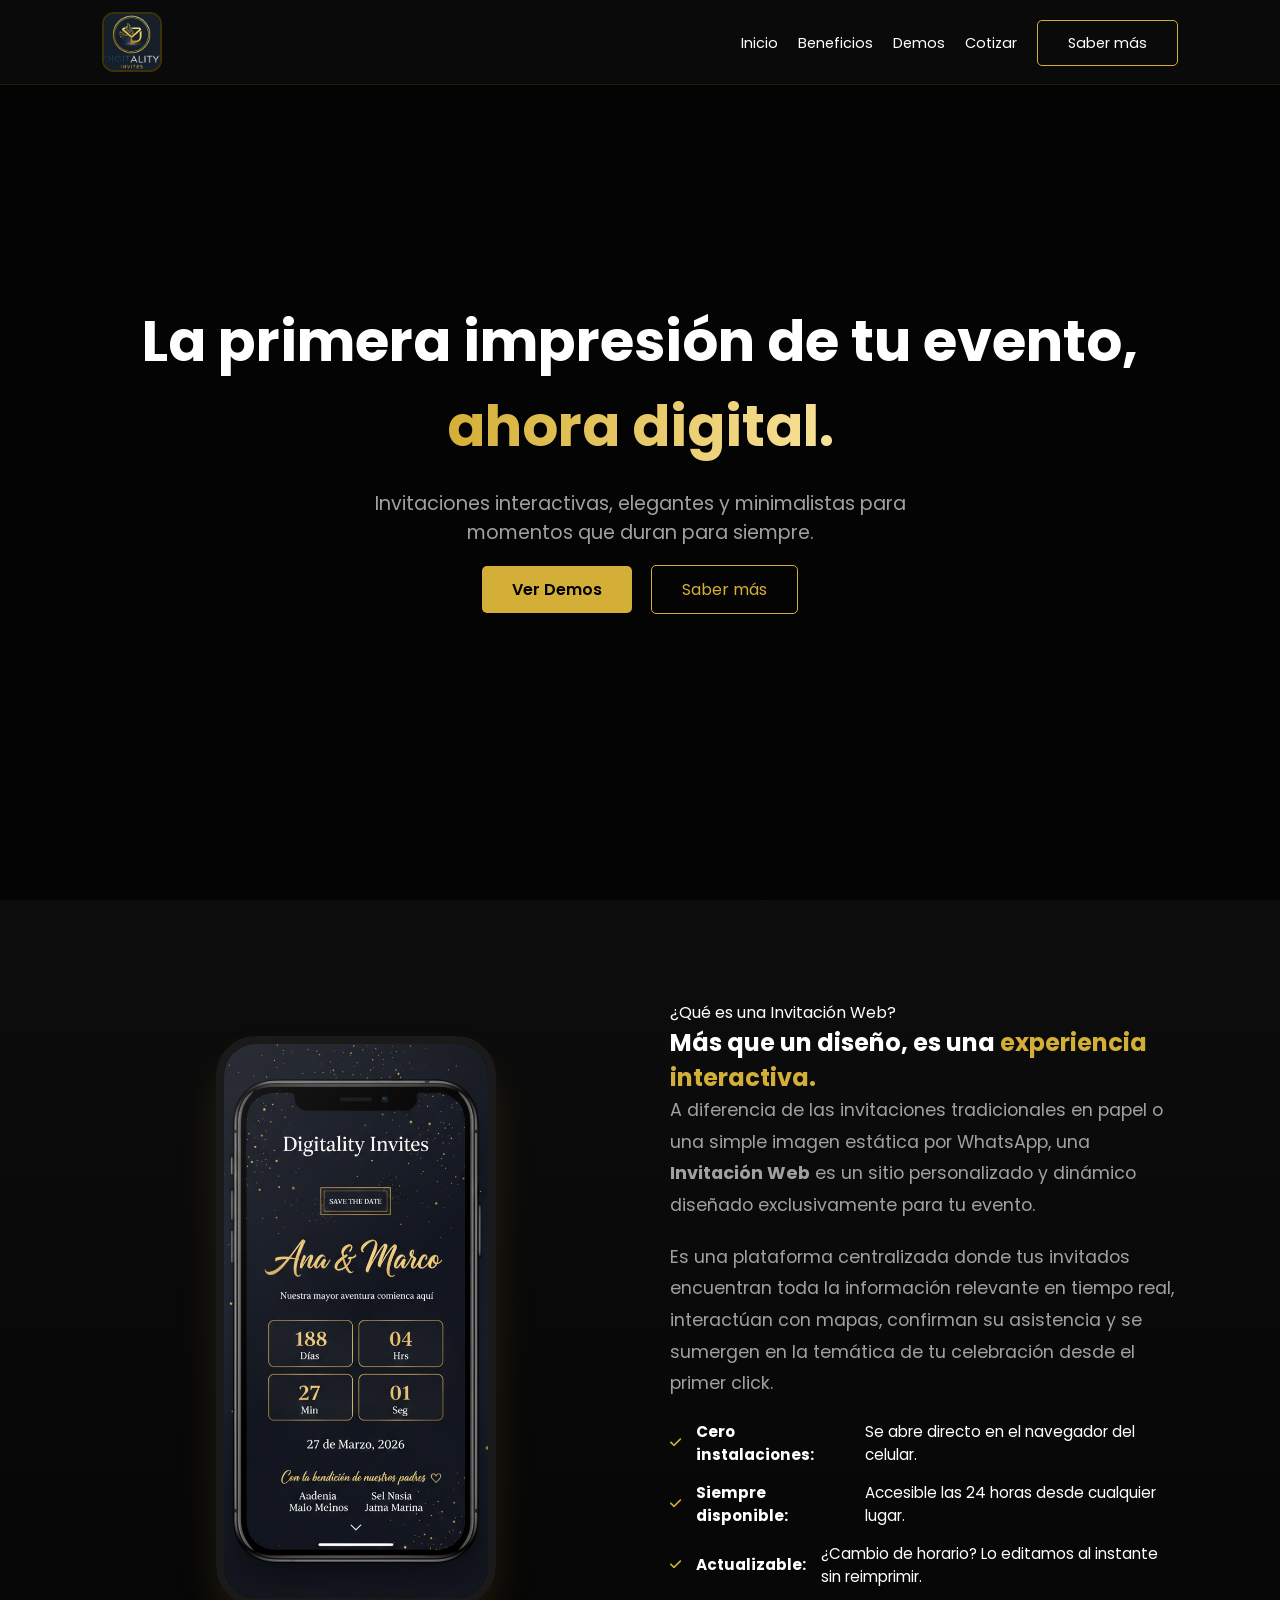
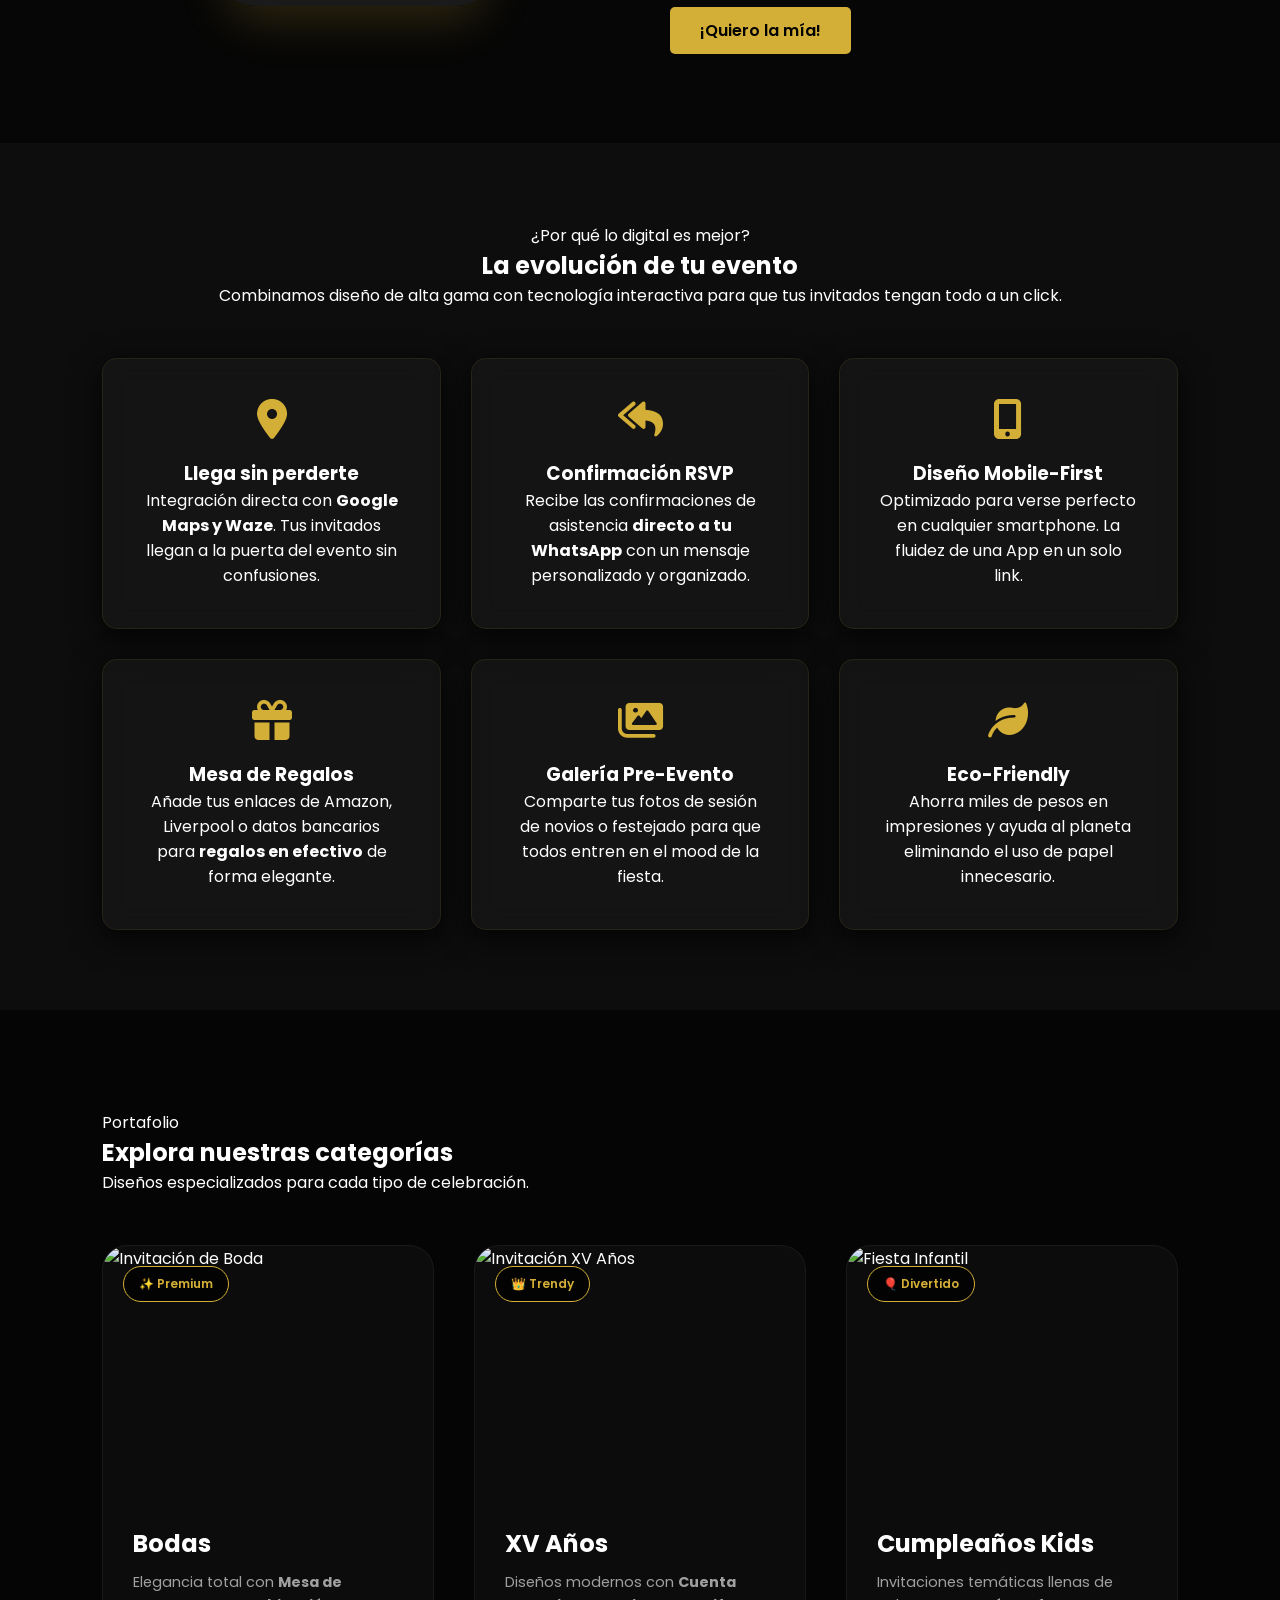
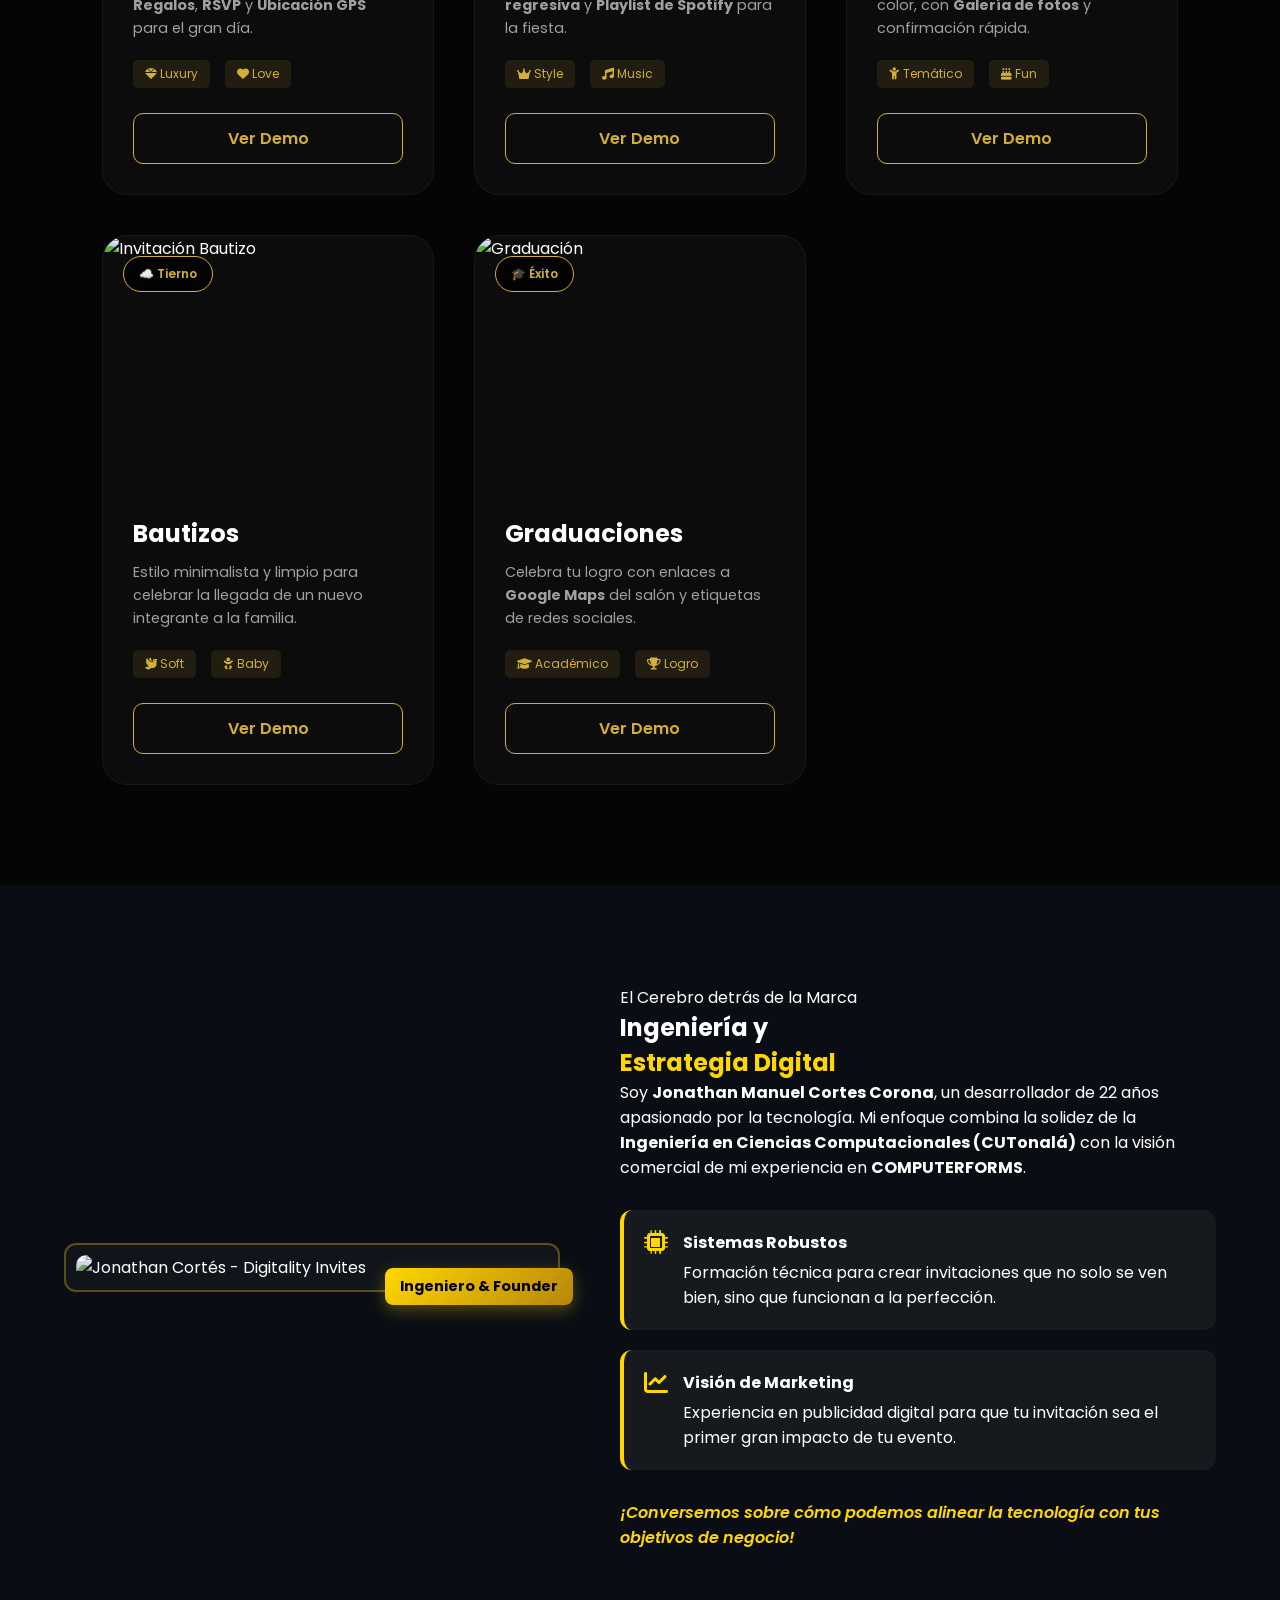
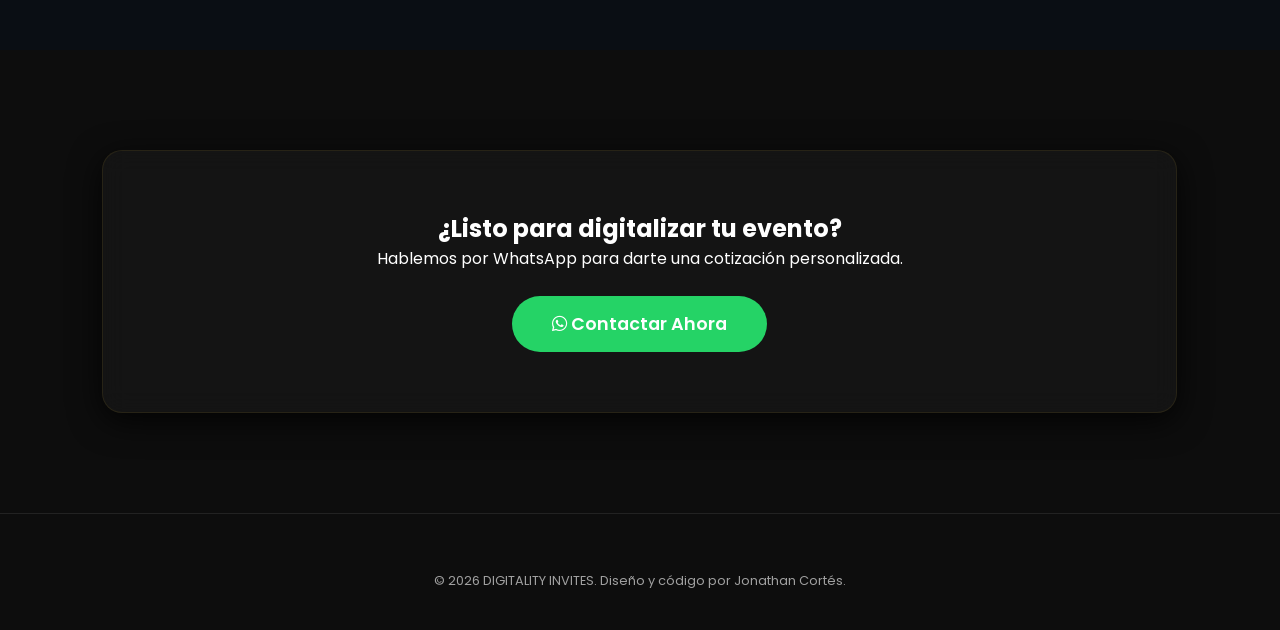
==== index.html @ 4012354a "Add files via upload" ====
<!DOCTYPE html>
<html lang="es">
<head>
    <meta charset="UTF-8">
    <meta name="viewport" content="width=device-width, initial-scale=1.0">
    <title>Digitality Invites | Invitaciones Web Interactivas</title>
    <link rel="icon" type="image/png" href="logo.png">
    <link rel="stylesheet" href="style.css">
    <link rel="stylesheet" href="https://cdnjs.cloudflare.com/ajax/libs/font-awesome/6.0.0/css/all.min.css">
    <link href="https://unpkg.com/aos@2.3.1/dist/aos.css" rel="stylesheet">
    <link href="https://fonts.googleapis.com/css2?family=Poppins:wght@300;400;600;700&display=swap" rel="stylesheet">
</head>
<body>

    <div id="particles-js"></div>

    <nav class="navbar">
        <a href="#inicio" class="logo-container">
            <img src="logo.png" alt="Digitality Invites Logo" class="logo-img">
        </a>
        <ul class="nav-links">
            <li><a href="#inicio">Inicio</a></li>
            <li><a href="#beneficios">Beneficios</a></li>
            <li><a href="#demos">Demos</a></li>
            <li><a href="#contacto" class="btn-cta">Cotizar</a></li>
            <li><a href="#concepto" class="btn-secondary">Saber más</a></li>
        </ul>
    </nav>

    <section id="inicio" class="hero">
        <div class="hero-content" data-aos="fade-up">
            <h1>La primera impresión de tu evento, <span>ahora digital.</span></h1>
            <p>Invitaciones interactivas, elegantes y minimalistas para momentos que duran para siempre.</p>
            <div class="hero-btns">
                <a href="#demos" class="btn-primary">Ver Demos</a>
                <a href="#contacto" class="btn-secondary">Saber más</a>
            </div>
        </div>
    </section>

    <section id="concepto" class="concept-section">
        <div class="container">
            <div class="concept-grid">
                <div class="concept-visual" data-aos="fade-right">
                    <div class="phone-mockup">
                        <img src="capture.png" alt="Vista previa móvil">
                        <div class="phone-screen-effect"></div>
                    </div>
                </div>

                <div class="concept-text" data-aos="fade-left">
                    <span class="badge">¿Qué es una Invitación Web?</span>
                    <h2>Más que un diseño, es una <span>experiencia interactiva.</span></h2>
                    <p>
                        A diferencia de las invitaciones tradicionales en papel o una simple imagen estática por WhatsApp, una <b>Invitación Web</b> es un sitio personalizado y dinámico diseñado exclusivamente para tu evento.
                    </p>
                    <p>
                        Es una plataforma centralizada donde tus invitados encuentran toda la información relevante en tiempo real, interactúan con mapas, confirman su asistencia y se sumergen en la temática de tu celebración desde el primer click.
                    </p>
                    <ul class="concept-list">
                        <li><i class="fas fa-check"></i> <b>Cero instalaciones:</b> Se abre directo en el navegador del celular.</li>
                        <li><i class="fas fa-check"></i> <b>Siempre disponible:</b> Accesible las 24 horas desde cualquier lugar.</li>
                        <li><i class="fas fa-check"></i> <b>Actualizable:</b> ¿Cambio de horario? Lo editamos al instante sin reimprimir.</li>
                    </ul>
                    <a href="#contacto" class="btn-primary">¡Quiero la mía!</a>
                </div>
            </div>
        </div>
    </section>

    <section id="beneficios" class="features">
        <div class="section-header" data-aos="fade-up">
            <span class="badge">¿Por qué lo digital es mejor?</span>
            <h2>La evolución de tu evento</h2>
            <p>Combinamos diseño de alta gama con tecnología interactiva para que tus invitados tengan todo a un click.</p>
        </div>

        <div class="feature-grid">
            <div class="feature-card" data-aos="fade-up">
                <div class="icon-box"><i class="fas fa-location-dot"></i></div>
                <h3>Llega sin perderte</h3>
                <p>Integración directa con <b>Google Maps y Waze</b>. Tus invitados llegan a la puerta del evento sin confusiones.</p>
            </div>

            <div class="feature-card" data-aos="fade-up" data-aos-delay="100">
                <div class="icon-box"><i class="fas fa-reply-all"></i></div>
                <h3>Confirmación RSVP</h3>
                <p>Recibe las confirmaciones de asistencia <b>directo a tu WhatsApp</b> con un mensaje personalizado y organizado.</p>
            </div>

            <div class="feature-card" data-aos="fade-up" data-aos-delay="200">
                <div class="icon-box"><i class="fas fa-mobile-screen-button"></i></div>
                <h3>Diseño Mobile-First</h3>
                <p>Optimizado para verse perfecto en cualquier smartphone. La fluidez de una App en un solo link.</p>
            </div>

            <div class="feature-card" data-aos="fade-up">
                <div class="icon-box"><i class="fas fa-gift"></i></div>
                <h3>Mesa de Regalos</h3>
                <p>Añade tus enlaces de Amazon, Liverpool o datos bancarios para <b>regalos en efectivo</b> de forma elegante.</p>
            </div>

            <div class="feature-card" data-aos="fade-up" data-aos-delay="100">
                <div class="icon-box"><i class="fas fa-images"></i></div>
                <h3>Galería Pre-Evento</h3>
                <p>Comparte tus fotos de sesión de novios o festejado para que todos entren en el mood de la fiesta.</p>
            </div>

            <div class="feature-card" data-aos="fade-up" data-aos-delay="200">
                <div class="icon-box"><i class="fas fa-leaf"></i></div>
                <h3>Eco-Friendly</h3>
                <p>Ahorra miles de pesos en impresiones y ayuda al planeta eliminando el uso de papel innecesario.</p>
            </div>
        </div>
    </section>

  <section id="demos" class="catalog">
    <div class="section-header" data-aos="fade-up">
        <span class="badge">Portafolio</span>
        <h2>Explora nuestras categorías</h2>
        <p>Diseños especializados para cada tipo de celebración.</p>
    </div>

    <div class="catalog-grid">
        
        <div class="catalog-card elite" data-aos="fade-up">
            <div class="card-tag">✨ Premium</div>
            <div class="card-img">
                <img src="https://images.unsplash.com/photo-1519741497674-611481863552?auto=format&fit=crop&w=500&q=80" alt="Invitación de Boda">
            </div>
            <div class="card-content">
                <h3>Bodas</h3>
                <p>Elegancia total con <b>Mesa de Regalos</b>, <b>RSVP</b> y <b>Ubicación GPS</b> para el gran día.</p>
                <div class="card-features">
                    <span><i class="fas fa-gem"></i> Luxury</span>
                    <span><i class="fas fa-heart"></i> Love</span>
                </div>
                <a href="demos/boda/index.html" class="btn-catalog" target="_blank">Ver Demo</a>
            </div>
        </div>

        <div class="catalog-card elite" data-aos="fade-up" data-aos-delay="100">
            <div class="card-tag">👑 Trendy</div>
            <div class="card-img">
                <img src="https://images.unsplash.com/photo-1527529482837-4698179dc6ce?auto=format&fit=crop&w=500&q=80" alt="Invitación XV Años">
            </div>
            <div class="card-content">
                <h3>XV Años</h3>
                <p>Diseños modernos con <b>Cuenta regresiva</b> y <b>Playlist de Spotify</b> para la fiesta.</p>
                <div class="card-features">
                    <span><i class="fas fa-crown"></i> Style</span>
                    <span><i class="fas fa-music"></i> Music</span>
                </div>
                <a href="demos/xv/index.html" class="btn-catalog" target="_blank">Ver Demo</a>
            </div>
        </div>

        <div class="catalog-card kids" data-aos="fade-up" data-aos-delay="200">
            <div class="card-tag">🎈 Divertido</div>
            <div class="card-img">
                <img src="https://images.unsplash.com/photo-1530103043960-ef38714abb15?auto=format&fit=crop&w=500&q=80" alt="Fiesta Infantil">
            </div>
            <div class="card-content">
                <h3>Cumpleaños Kids</h3>
                <p>Invitaciones temáticas llenas de color, con <b>Galería de fotos</b> y confirmación rápida.</p>
                <div class="card-features">
                    <span><i class="fas fa-child"></i> Temático</span>
                    <span><i class="fas fa-cake-candles"></i> Fun</span>
                </div>
                <a href="demos/cumpleaños/index.html" class="btn-catalog" target="_blank">Ver Demo</a>
            </div>
        </div>

        <div class="catalog-card kids" data-aos="fade-up">
            <div class="card-tag">☁️ Tierno</div>
            <div class="card-img">
                <img src="https://images.unsplash.com/photo-1555066931-4365d14bab8c?auto=format&fit=crop&w=500&q=80" alt="Invitación Bautizo">
            </div>
            <div class="card-content">
                <h3>Bautizos</h3>
                <p>Estilo minimalista y limpio para celebrar la llegada de un nuevo integrante a la familia.</p>
                <div class="card-features">
                    <span><i class="fas fa-dove"></i> Soft</span>
                    <span><i class="fas fa-baby"></i> Baby</span>
                </div>
                <a href="demos/bautizo/index.html" class="btn-catalog" target="_blank">Ver Demo</a>
            </div>
        </div>

        <div class="catalog-card social" data-aos="fade-up" data-aos-delay="100">
            <div class="card-tag">🎓 Éxito</div>
            <div class="card-img">
                <img src="https://images.unsplash.com/photo-1523240795612-9a054b0db644?auto=format&fit=crop&w=500&q=80" alt="Graduación">
            </div>
            <div class="card-content">
                <h3>Graduaciones</h3>
                <p>Celebra tu logro con enlaces a <b>Google Maps</b> del salón y etiquetas de redes sociales.</p>
                <div class="card-features">
                    <span><i class="fas fa-graduation-cap"></i> Académico</span>
                    <span><i class="fas fa-trophy"></i> Logro</span>
                </div>
                <a href="demos/graduacion/index.html" class="btn-catalog" target="_blank">Ver Demo</a>
            </div>
        </div>

    </div>
</section>

    <section id="sobre-mi" class="about-digitality">
    <div class="container">
        <div class="about-grid">
            <div class="about-visual" data-aos="fade-right">
                <div class="profile-card">
                    <img src="tu-foto.jpg" alt="Jonathan Cortés - Digitality Invites">
                    <div class="profile-badge">Ingeniero & Founder</div>
                </div>
            </div>

            <div class="about-content" data-aos="fade-left">
                <span class="badge">El Cerebro detrás de la Marca</span>
                <h2>Ingeniería y <span>Estrategia Digital</span></h2>
                
                <p class="main-p">
                    Soy <strong>Jonathan Manuel Cortes Corona</strong>, un desarrollador de 22 años apasionado por la tecnología. Mi enfoque combina la solidez de la <strong>Ingeniería en Ciencias Computacionales (CUTonalá)</strong> con la visión comercial de mi experiencia en <strong>COMPUTERFORMS</strong>.
                </p>

                <div class="experience-box">
                    <div class="exp-item">
                        <i class="fas fa-microchip"></i>
                        <div>
                            <h4>Sistemas Robustos</h4>
                            <p>Formación técnica para crear invitaciones que no solo se ven bien, sino que funcionan a la perfección.</p>
                        </div>
                    </div>
                    <div class="exp-item">
                        <i class="fas fa-chart-line"></i>
                        <div>
                            <h4>Visión de Marketing</h4>
                            <p>Experiencia en publicidad digital para que tu invitación sea el primer gran impacto de tu evento.</p>
                        </div>
                    </div>
                </div>

                <p class="final-thought">
                    ¡Conversemos sobre cómo podemos alinear la tecnología con tus objetivos de negocio!
                </p>
            </div>
        </div>
    </div>
</section>

    <section id="contacto" class="contact">
        <div class="contact-card" data-aos="flip-up">
            <h2>¿Listo para digitalizar tu evento?</h2>
            <p>Hablemos por WhatsApp para darte una cotización personalizada.</p>
            <a href="https://wa.me/523322961969?text=Hola%20Jonathan,%20vengo%20de%20la%20web%20y%20quiero%20información%20de%20invitaciones" class="btn-whatsapp">
                <i class="fab fa-whatsapp"></i> Contactar Ahora
            </a>
        </div>
    </section>

    <footer>
        <div class="footer-content">
            <img src="logo-digitality.png" alt="" class="footer-logo">
            <p>© 2026 DIGITALITY INVITES. Diseño y código por Jonathan Cortés.</p>
        </div>
    </footer>

    <script src="https://unpkg.com/aos@2.3.1/dist/aos.js"></script>
    <script src="https://cdn.jsdelivr.net/particles.js/2.0.0/particles.min.js"></script>
    <script src="script.js"></script>
    <script>
        AOS.init({
            duration: 1000,
            once: true
        });
    </script>
</body>
</html>
---- style.css ----
:root {
    --bg-color: #0d0d0d;
    --card-bg: #1a1a1a;
    --accent-color: #d4af37; /* Dorado */
    --text-main: #ffffff;
    --text-muted: #a0a0a0;
}

* {
    margin: 0;
    padding: 0;
    box-sizing: border-box;
    font-family: 'Poppins', sans-serif;
    scroll-behavior: smooth;
}

body {
    background-color: var(--bg-color);
    color: var(--text-main);
    overflow-x: hidden;
}

/* Navbar */
.navbar {
    display: flex;
    justify-content: space-between;
    align-items: center;
    padding: 20px 8%;
    position: fixed;
    width: 100%;
    background: rgba(13, 13, 13, 0.9);
    backdrop-filter: blur(10px);
    z-index: 1000;
}

.logo {
    font-size: 1.5rem;
    font-weight: 700;
    letter-spacing: 2px;
}

.logo span {
    color: var(--accent-color);
    font-weight: 300;
}

.nav-links {
    display: flex;
    list-style: none;
    gap: 20px;
}

.nav-links a {
    text-decoration: none;
    color: var(--text-main);
    font-size: 0.9rem;
    transition: 0.3s;
}

.nav-links a:hover {
    color: var(--accent-color);
}

/* Hero Section */
.hero {
    height: 100vh;
    display: flex;
    align-items: center;
    justify-content: center;
    text-align: center;
    padding: 0 10%;
    background: linear-gradient(rgba(0,0,0,0.7), rgba(0,0,0,0.7)), url('https://images.unsplash.com/photo-1511795409834-ef04bbd61622?ixlib=rb-1.2.1&auto=format&fit=crop&w=1350&q=80');
    background-size: cover;
    background-position: center;
}

.hero h1 {
    font-size: 3.5rem;
    margin-bottom: 20px;
}

.hero h1 span {
    color: var(--accent-color);
}

.hero p {
    font-size: 1.2rem;
    color: var(--text-muted);
    max-width: 600px;
    margin: 0 auto 30px;
}

.btn-primary {
    background: var(--accent-color);
    color: #000;
    padding: 12px 30px;
    text-decoration: none;
    border-radius: 5px;
    font-weight: 600;
    margin-right: 15px;
}

.btn-secondary {
    border: 1px solid var(--accent-color);
    color: var(--accent-color);
    padding: 12px 30px;
    text-decoration: none;
    border-radius: 5px;
}

/* Features */
.features {
    padding: 80px 8%;
    text-align: center;
}

.feature-grid {
    display: grid;
    grid-template-columns: repeat(auto-fit, minmax(250px, 1fr));
    gap: 30px;
    margin-top: 50px;
}

.feature-card {
    background: var(--card-bg);
    padding: 40px;
    border-radius: 15px;
    transition: 0.3s;
}

.feature-card:hover {
    transform: translateY(-10px);
    border: 1px solid var(--accent-color);
}

.feature-card i {
    font-size: 2.5rem;
    color: var(--accent-color);
    margin-bottom: 20px;
}

/* Demos */
.demos {
    padding: 80px 8%;
    background: #050505;
}

.demo-grid {
    display: grid;
    grid-template-columns: repeat(auto-fit, minmax(300px, 1fr));
    gap: 40px;
    margin-top: 50px;
}

.demo-card {
    position: relative;
    border-radius: 15px;
    overflow: hidden;
    height: 450px;
}

.demo-card img {
    width: 100%;
    height: 100%;
    object-fit: cover;
}

.demo-info {
    position: absolute;
    bottom: 0;
    left: 0;
    width: 100%;
    padding: 30px;
    background: linear-gradient(transparent, rgba(0,0,0,0.9));
}

/* Contacto */
.contact {
    padding: 100px 8%;
    text-align: center;
}

.contact-card {
    background: linear-gradient(45deg, #1a1a1a, #000);
    padding: 60px;
    border-radius: 20px;
    border: 1px solid #333;
}

.btn-whatsapp {
    display: inline-block;
    background: #25d366;
    color: white;
    padding: 15px 40px;
    border-radius: 50px;
    text-decoration: none;
    font-size: 1.1rem;
    font-weight: 600;
    margin-top: 25px;
    transition: 0.3s;
}

.btn-whatsapp:hover {
    box-shadow: 0 0 20px rgba(37, 211, 102, 0.4);
}

footer {
    padding: 40px;
    text-align: center;
    border-top: 1px solid #222;
    color: var(--text-muted);
    font-size: 0.8rem;
}

/* Responsivo */
@media (max-width: 768px) {
    .nav-links { display: none; }
    .hero h1 { font-size: 2.2rem; }
    .hero p { font-size: 1rem; }
}

/* Fondo de partículas */
#particles-js {
    position: fixed;
    width: 100%;
    height: 100%;
    z-index: 1; /* Detrás de todo */
    pointer-events: none;
}

/* Efecto Glassmorphism en las Cards */
.feature-card, .demo-info, .contact-card {
    background: rgba(26, 26, 26, 0.6) !important;
    backdrop-filter: blur(12px);
    border: 1px solid rgba(212, 175, 55, 0.1);
    box-shadow: 0 8px 32px 0 rgba(0, 0, 0, 0.8);
}

/* Animación de Gradiente en el Texto */
.hero h1 span {
    background: linear-gradient(90deg, #d4af37, #f9e297, #d4af37);
    background-size: 200% auto;
    color: transparent;
    -webkit-background-clip: text;
    background-clip: text;
    animation: shine 3s linear infinite;
}

@keyframes shine {
    to { background-position: 200% center; }
}

/* Efecto Reveal en Imágenes de Demos */
.demo-card {
    transition: transform 0.5s cubic-bezier(0.175, 0.885, 0.32, 1.275);
}

.demo-card:hover {
    transform: scale(1.03);
}

.demo-card img {
    transition: filter 0.5s ease;
}

.demo-card:hover img {
    filter: brightness(0.4) grayscale(0.5);
}

/* Sección Concepto */
.concept-section {
    padding: 100px 8%;
    background: linear-gradient(180deg, #0d0d0d 0%, #050505 100%);
}

.concept-grid {
    display: grid;
    grid-template-columns: 1fr 1fr;
    gap: 60px;
    align-items: center;
}

.concept-visual {
    display: flex;
    justify-content: center;
    position: relative;
}

/* Simulación de Celular */
.phone-mockup {
    width: 280px;
    height: 570px;
    border: 8px solid #1a1a1a;
    border-radius: 40px;
    overflow: hidden;
    position: relative;
    box-shadow: 0 25px 50px -12px rgba(212, 175, 55, 0.2);
}

.phone-mockup img {
    width: 100%;
    height: 100%;
    object-fit: cover;
}

.phone-screen-effect {
    position: absolute;
    top: 0;
    left: 0;
    width: 100%;
    height: 100%;
    background: linear-gradient(135deg, rgba(255,255,255,0.1) 0%, transparent 50%);
    pointer-events: none;
}

.concept-text h2 span {
    color: var(--accent-color);
}

.concept-text p {
    color: var(--text-muted);
    line-height: 1.8;
    margin-bottom: 20px;
    font-size: 1.1rem;
}

.concept-list {
    list-style: none;
    margin-bottom: 30px;
}

.concept-list li {
    margin-bottom: 15px;
    display: flex;
    align-items: center;
    gap: 15px;
    color: #fff;
    font-size: 0.95rem;
}

.concept-list i {
    color: var(--accent-color);
    font-size: 0.8rem;
}

/* Ajuste para móviles */
@media (max-width: 968px) {
    .concept-grid {
        grid-template-columns: 1fr;
        text-align: center;
    }
    .concept-visual {
        order: 2;
    }
    .concept-text {
        order: 1;
    }
    .concept-list li {
        justify-content: center;
    }
}

.catalog { padding: 100px 8%; background: #050505; }

.catalog-grid {
    display: grid;
    grid-template-columns: repeat(auto-fit, minmax(320px, 1fr));
    gap: 40px;
    margin-top: 50px;
}

.catalog-card {
    background: rgba(255, 255, 255, 0.03);
    border-radius: 25px;
    overflow: hidden;
    border: 1px solid rgba(255, 255, 255, 0.05);
    transition: 0.4s cubic-bezier(0.175, 0.885, 0.32, 1.275);
    position: relative;
}

.catalog-card:hover {
    transform: translateY(-15px);
    border-color: var(--accent-color);
    box-shadow: 0 20px 40px rgba(0,0,0,0.6);
}

.card-tag {
    position: absolute;
    top: 20px;
    left: 20px;
    background: rgba(0,0,0,0.7);
    backdrop-filter: blur(5px);
    color: var(--accent-color);
    padding: 8px 15px;
    border-radius: 50px;
    font-size: 0.75rem;
    font-weight: 600;
    z-index: 10;
    border: 1px solid var(--accent-color);
}

.card-img {
    height: 250px;
    overflow: hidden;
}

.card-img img {
    width: 100%;
    height: 100%;
    object-fit: cover;
    transition: 0.5s;
}

.catalog-card:hover .card-img img {
    transform: scale(1.1);
}

.card-content {
    padding: 30px;
}

.card-content h3 {
    font-size: 1.5rem;
    margin-bottom: 10px;
    color: #fff;
}

.card-content p {
    font-size: 0.9rem;
    color: var(--text-muted);
    margin-bottom: 20px;
    line-height: 1.6;
}

.card-features {
    display: flex;
    gap: 15px;
    margin-bottom: 25px;
}

.card-features span {
    font-size: 0.75rem;
    background: rgba(212, 175, 55, 0.1);
    color: var(--accent-color);
    padding: 5px 12px;
    border-radius: 5px;
}

.btn-catalog {
    display: block;
    text-align: center;
    padding: 12px;
    background: transparent;
    border: 1px solid var(--accent-color);
    color: var(--accent-color);
    text-decoration: none;
    border-radius: 10px;
    font-weight: 600;
    transition: 0.3s;
}

.btn-catalog:hover {
    background: var(--accent-color);
    color: #000;
}

/* Contenedor del logo para alineación */
.logo-container {
    display: flex;
    align-items: center;
    text-decoration: none;
    height: 100%;
}

/* Estilo de la imagen del logo - Cuadrado con esquinas redondeadas */
.logo-img {
    height: 60px; 
    width: 60px;  
    object-fit: cover; 
    /* Cambiamos 50% por un valor fijo para el efecto cuadrado redondeado */
    border-radius: 12px; 
    transition: transform 0.3s ease, filter 0.3s ease, box-shadow 0.3s ease;
    border: 2px solid rgba(255, 215, 0, 0.2); 
}

.logo-img:hover {
    transform: scale(1.05); /* Un poco menos de escala para que no se vea tosco */
    filter: drop-shadow(0 0 10px rgba(255, 215, 0, 0.6)); 
    border: 2px solid rgba(255, 215, 0, 0.8);
    /* Opcional: un redondeado un poco más pronunciado al hacer hover */
    border-radius: 15px; 
}

/* Navbar optimizada */
.navbar {
    display: flex;
    justify-content: space-between;
    align-items: center;
    padding: 0 5%;
    height: 85px; 
    background: rgba(10, 14, 20, 0.95); 
    backdrop-filter: blur(10px);
    -webkit-backdrop-filter: blur(10px); 
    position: fixed;
    width: 100%;
    top: 0;
    z-index: 1000;
    border-bottom: 1px solid rgba(255, 215, 0, 0.1); 
}

/* Sección General */
.about-digitality {
    padding: 100px 5%;
    background: #0a0e14; /* Fondo oscuro que hace resaltar el dorado */
    position: relative;
    overflow: hidden;
}

.about-grid {
    display: grid;
    grid-template-columns: 1fr 1.2fr;
    gap: 60px;
    align-items: center;
    max-width: 1200px;
    margin: 0 auto;
}

/* Estilo de la Foto (Inspirado en tu logo) */
.profile-card {
    position: relative;
    border-radius: 12px; /* Consistencia con tu logo */
    border: 2px solid rgba(255, 215, 0, 0.3); /* Borde dorado sutil */
    padding: 10px;
    background: rgba(255, 255, 255, 0.03);
    transition: 0.4s ease;
}

.profile-card img {
    width: 100%;
    border-radius: 10px;
    filter: grayscale(20%); /* Un toque más serio/elegante */
    display: block;
}

.profile-badge {
    position: absolute;
    bottom: -15px;
    right: -15px;
    background: linear-gradient(135deg, #ffd700, #b8860b); /* Degradado dorado */
    color: #000;
    padding: 8px 15px;
    border-radius: 8px;
    font-weight: 700;
    font-size: 0.9rem;
    box-shadow: 0 5px 15px rgba(255, 215, 0, 0.3);
}

/* Texto y Tipografía */
.about-content h2 span {
    color: #ffd700; /* Dorado de Digitality Invites */
    display: block;
}

.experience-box {
    margin: 30px 0;
    display: flex;
    flex-direction: column;
    gap: 20px;
}

.exp-item {
    display: flex;
    gap: 15px;
    background: rgba(255, 255, 255, 0.05);
    padding: 20px;
    border-radius: 12px;
    border-left: 4px solid #ffd700; /* Acento dorado */
}

.exp-item i {
    font-size: 1.5rem;
    color: #ffd700;
}

.exp-item h4 {
    margin-bottom: 5px;
    color: #fff;
}

.final-thought {
    font-style: italic;
    color: #ffd700;
    margin-top: 20px;
    font-weight: 600;
}

/* Ajuste para Celulares */
@media (max-width: 768px) {
    .about-grid { grid-template-columns: 1fr; }
    .about-visual { order: 2; }
    .about-content { order: 1; text-align: center; }
    .exp-item { text-align: left; }
}
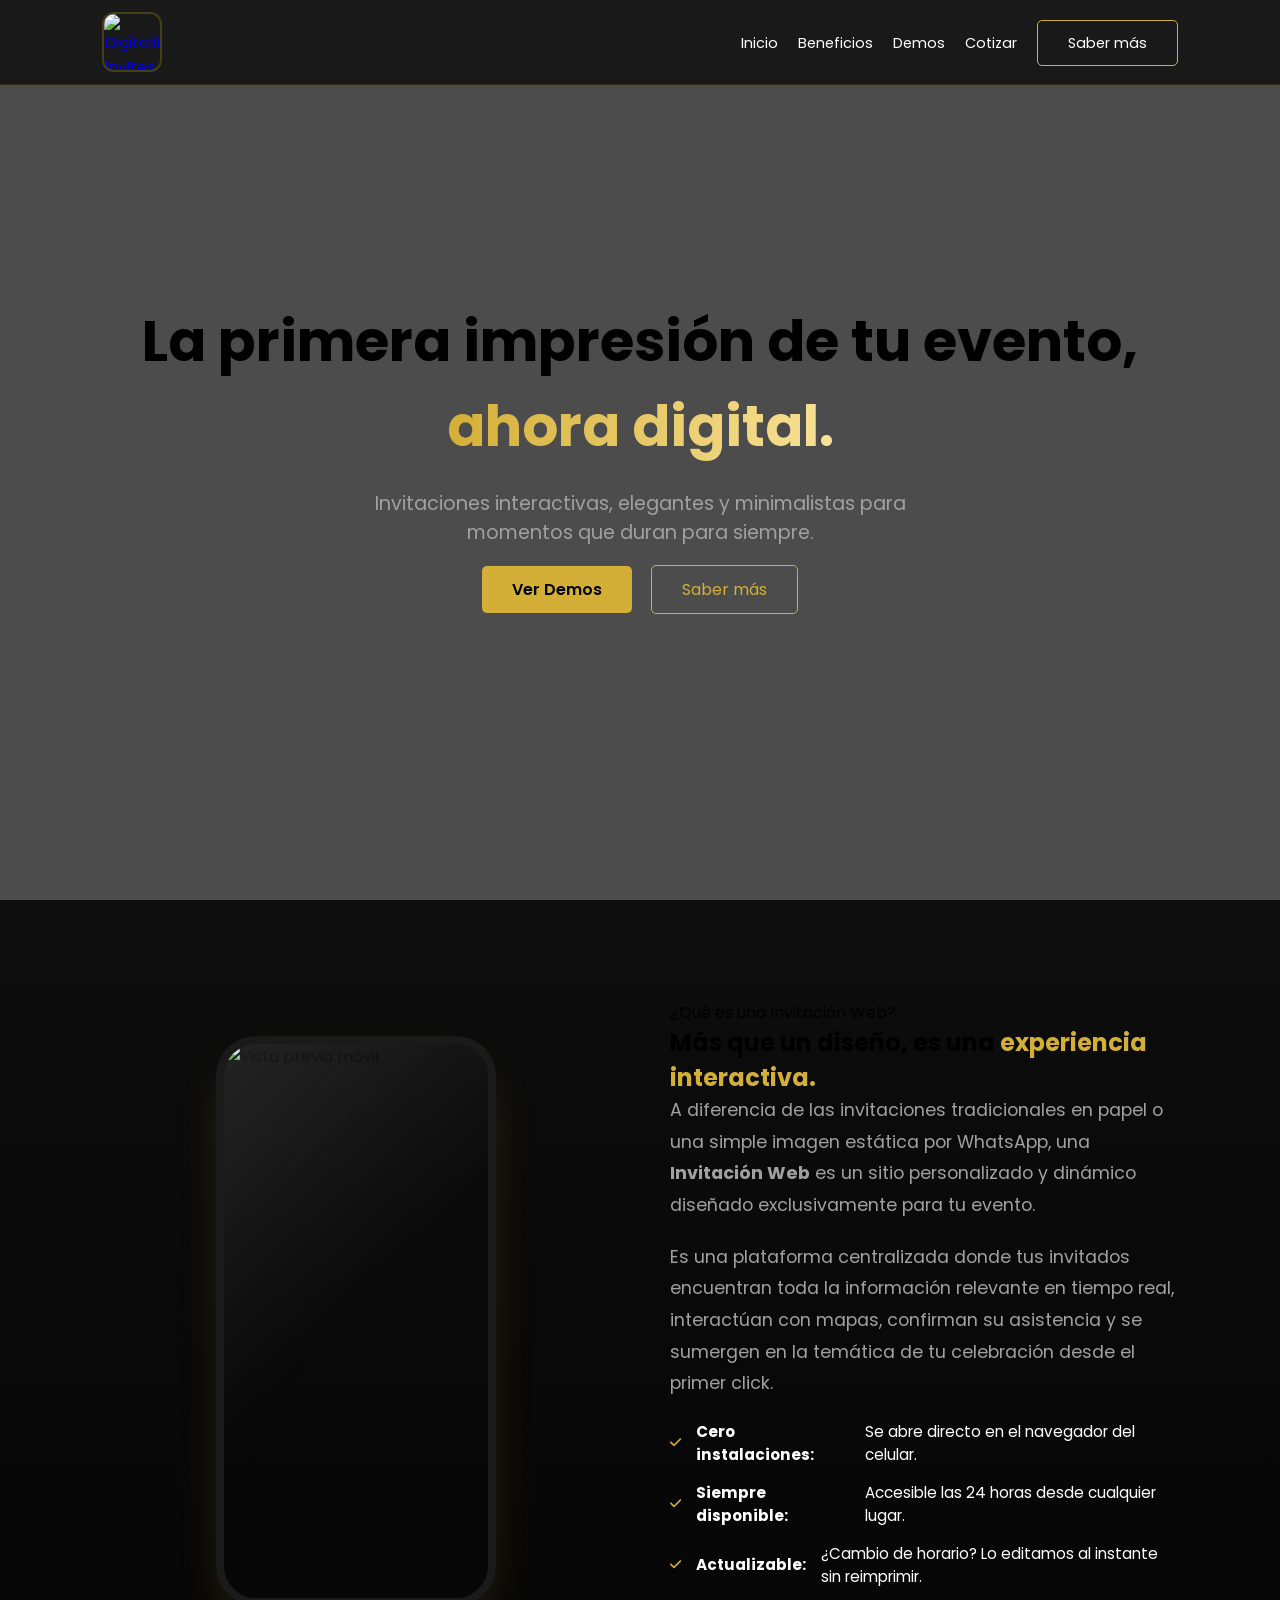
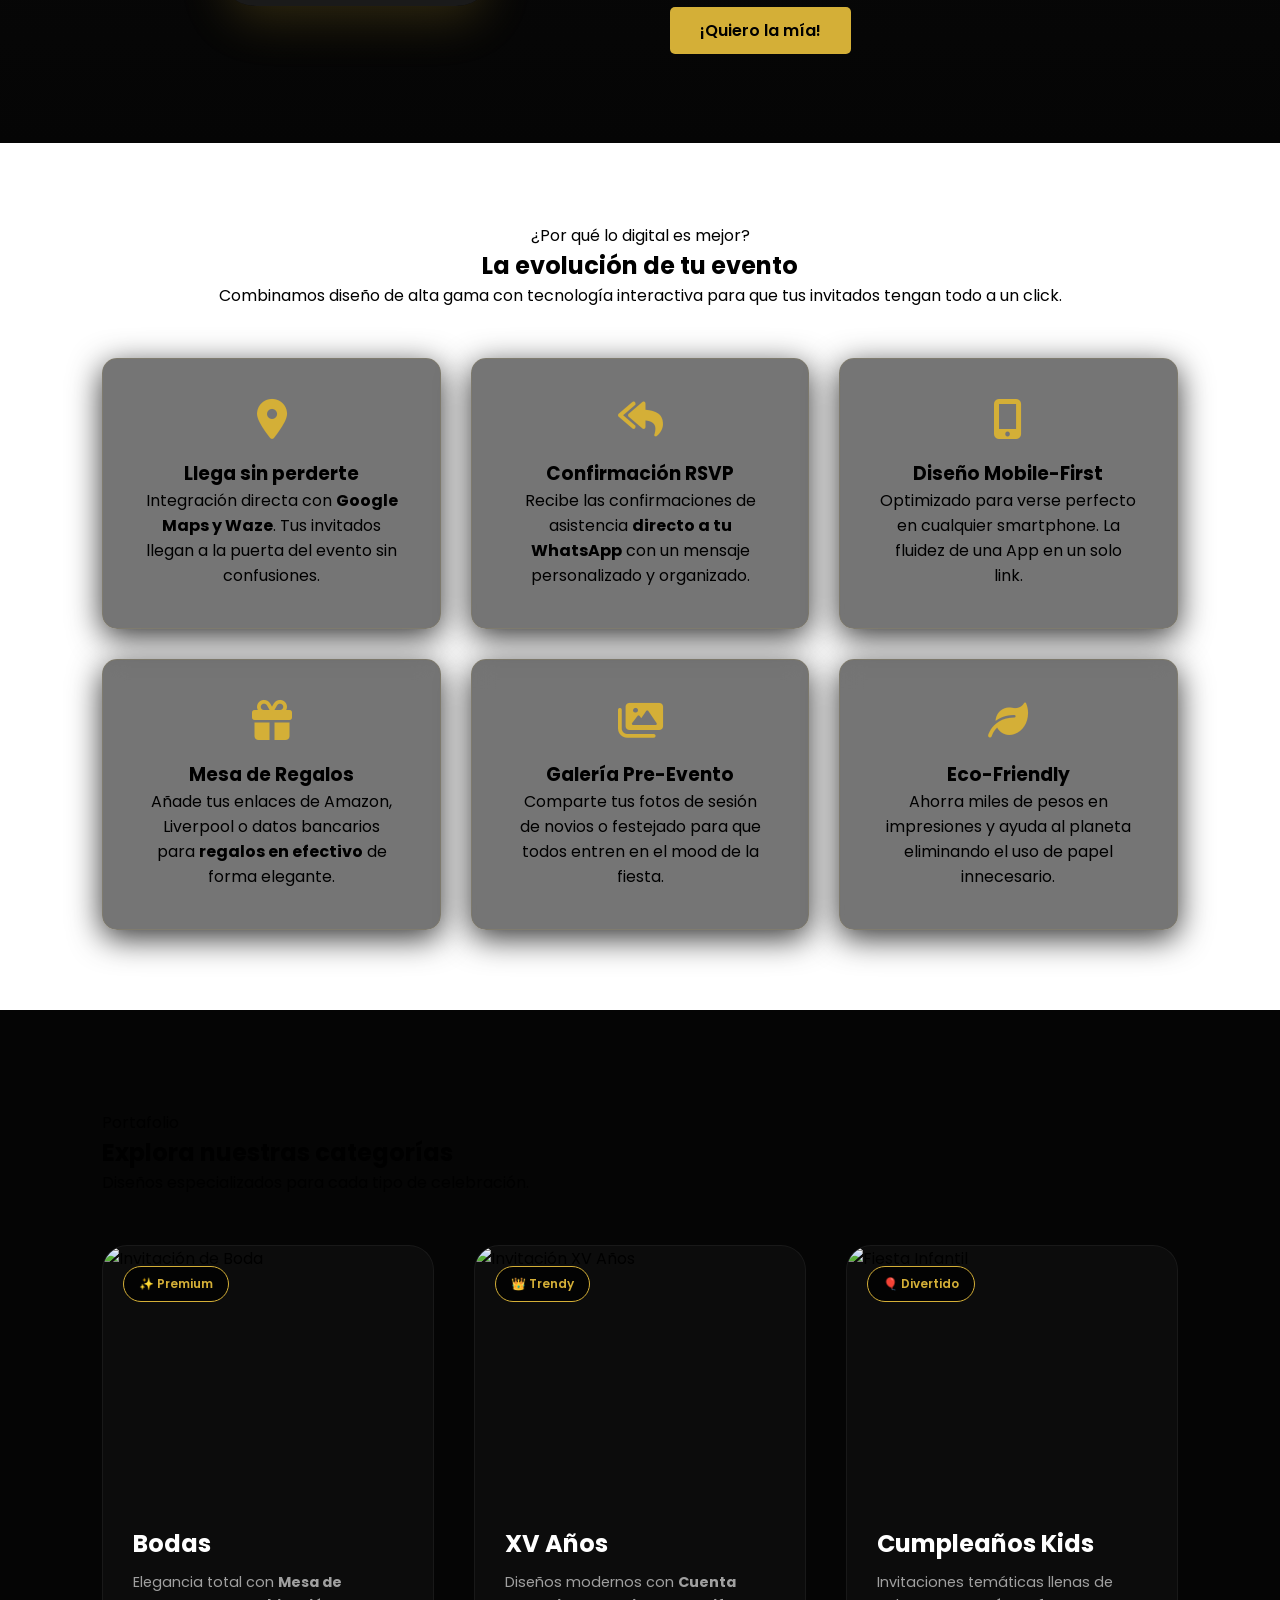
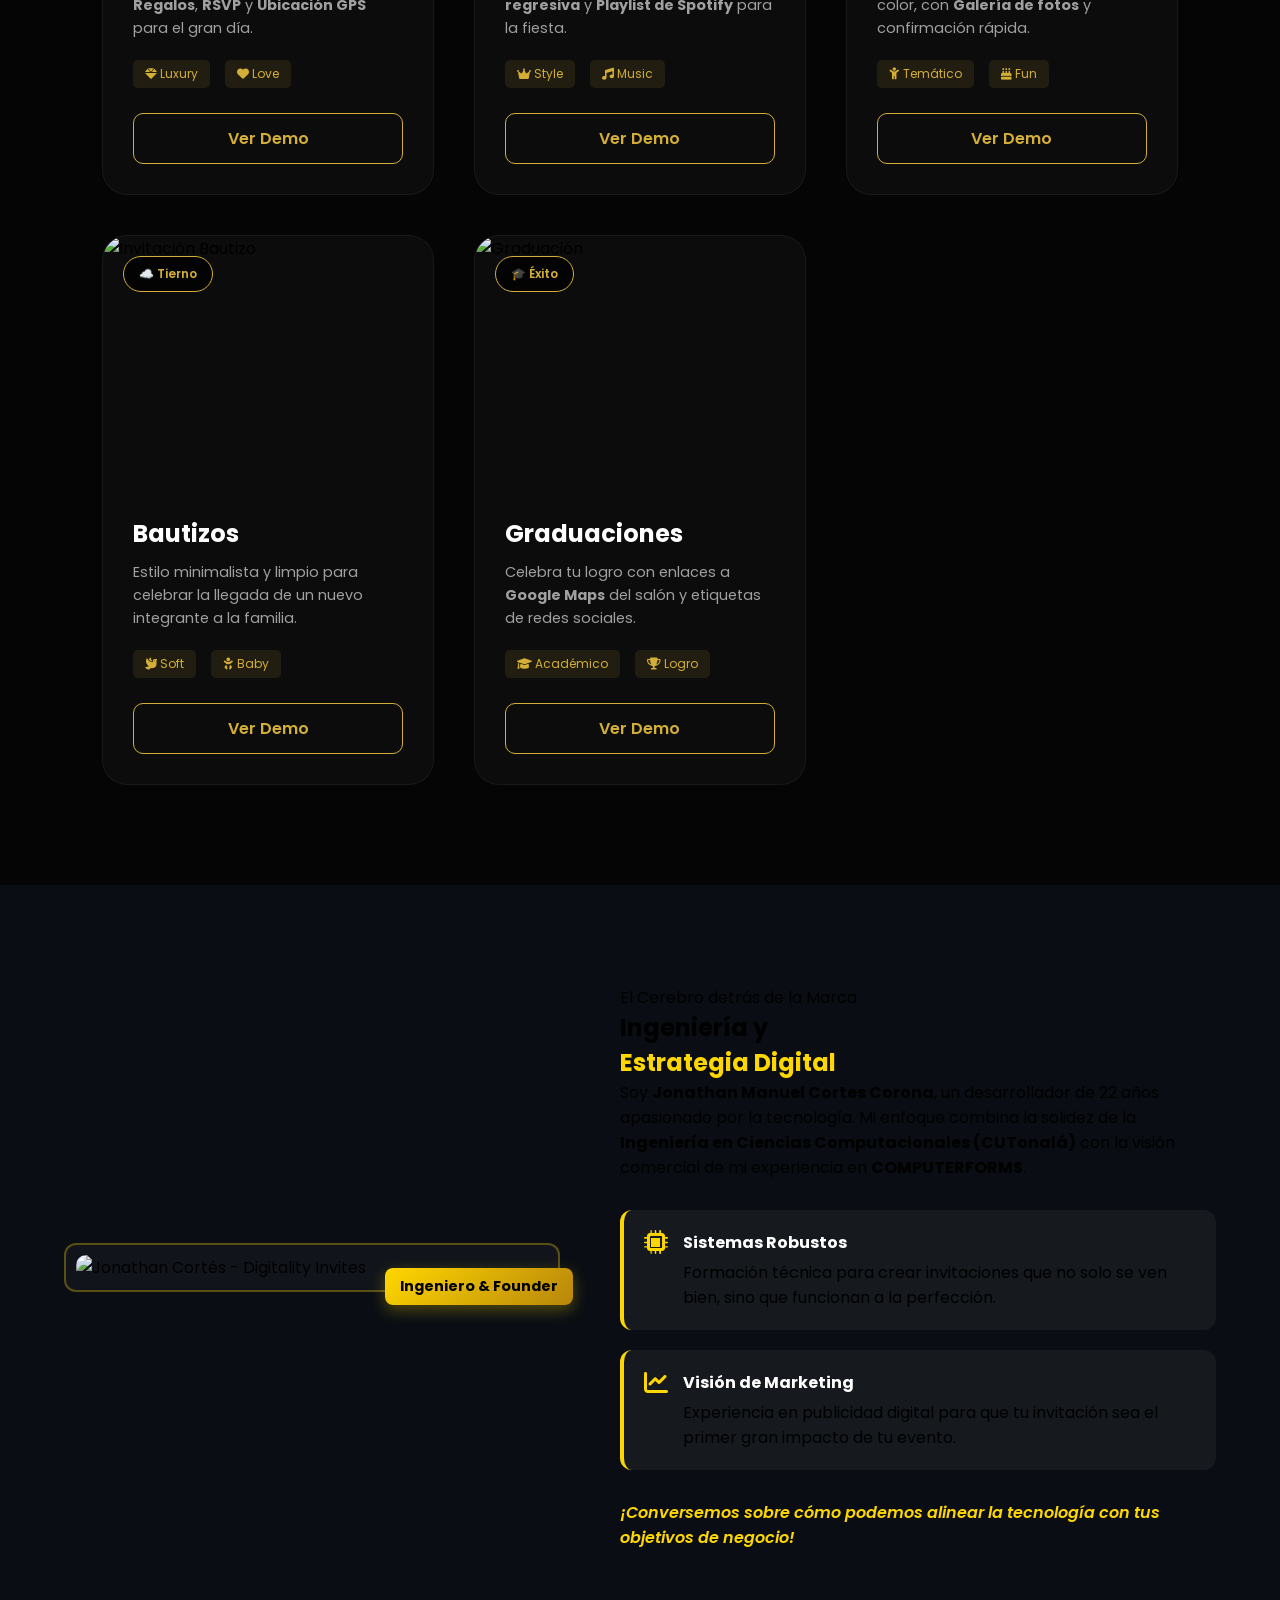
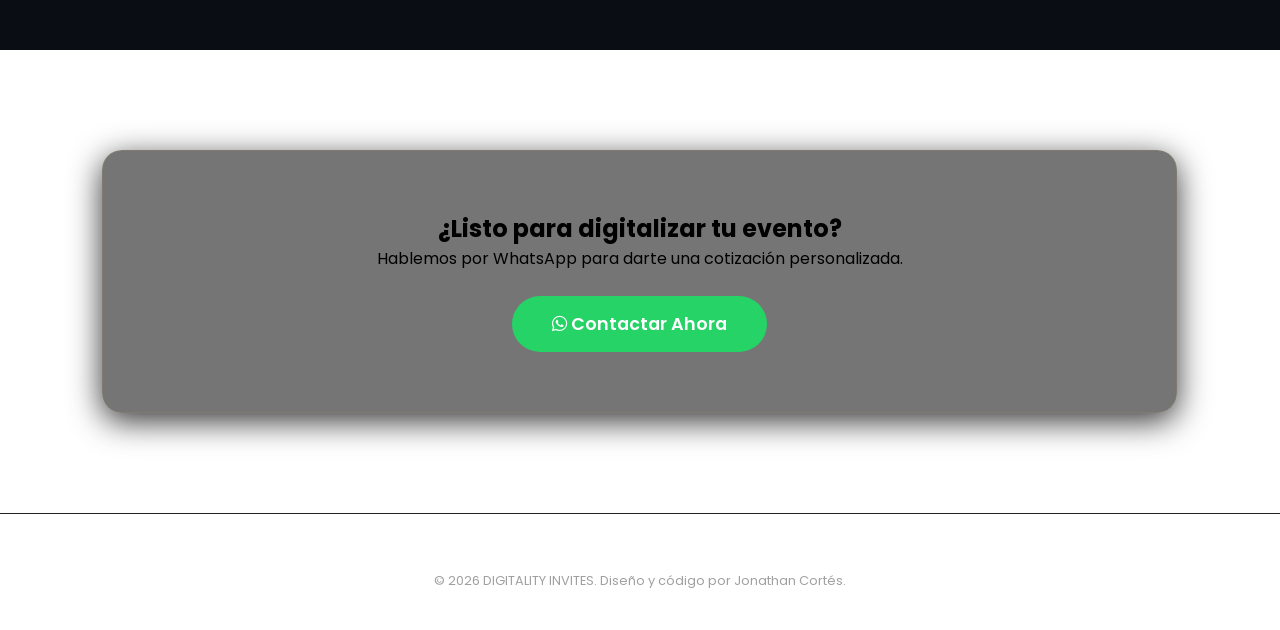
==== commit 41118a36: "Add files via upload" ====
--- a/index.html
+++ b/index.html
@@ -4,10 +4,11 @@
     <meta charset="UTF-8">
     <meta name="viewport" content="width=device-width, initial-scale=1.0">
     <title>Digitality Invites | Invitaciones Web Interactivas</title>
-    <link rel="icon" type="image/png" href="logo.png">
+    <link rel="icon" type="image/png" href="img/logo.png">
     <link rel="stylesheet" href="style.css">
     <link rel="stylesheet" href="https://cdnjs.cloudflare.com/ajax/libs/font-awesome/6.0.0/css/all.min.css">
     <link href="https://unpkg.com/aos@2.3.1/dist/aos.css" rel="stylesheet">
+    <meta name="viewport" content="width=device-width, initial-scale=1.0, maximum-scale=1.0, user-scalable=no">
     <link href="https://fonts.googleapis.com/css2?family=Poppins:wght@300;400;600;700&display=swap" rel="stylesheet">
 </head>
 <body>
@@ -16,7 +17,7 @@
 
     <nav class="navbar">
         <a href="#inicio" class="logo-container">
-            <img src="logo.png" alt="Digitality Invites Logo" class="logo-img">
+            <img src="img/logo.png" alt="Digitality Invites Logo" class="logo-img">
         </a>
         <ul class="nav-links">
             <li><a href="#inicio">Inicio</a></li>
@@ -43,7 +44,7 @@
             <div class="concept-grid">
                 <div class="concept-visual" data-aos="fade-right">
                     <div class="phone-mockup">
-                        <img src="capture.png" alt="Vista previa móvil">
+                        <img src="img/capture.png" alt="Vista previa móvil">
                         <div class="phone-screen-effect"></div>
                     </div>
                 </div>
--- a/style.css
+++ b/style.css
@@ -15,9 +15,8 @@
 }
 
 body {
-    background-color: var(--bg-color);
-    color: var(--text-main);
     overflow-x: hidden;
+    width: 100%;
 }
 
 /* Navbar */
@@ -214,9 +213,13 @@
 
 /* Responsivo */
 @media (max-width: 768px) {
-    .nav-links { display: none; }
-    .hero h1 { font-size: 2.2rem; }
-    .hero p { font-size: 1rem; }
+    .nav-links {
+        display: none; /* Ocultamos los links de texto en móvil */
+    }
+    .navbar {
+        padding: 10px 5%;
+        justify-content: center; /* Centramos el logo en el cel */
+    }
 }
 
 /* Fondo de partículas */
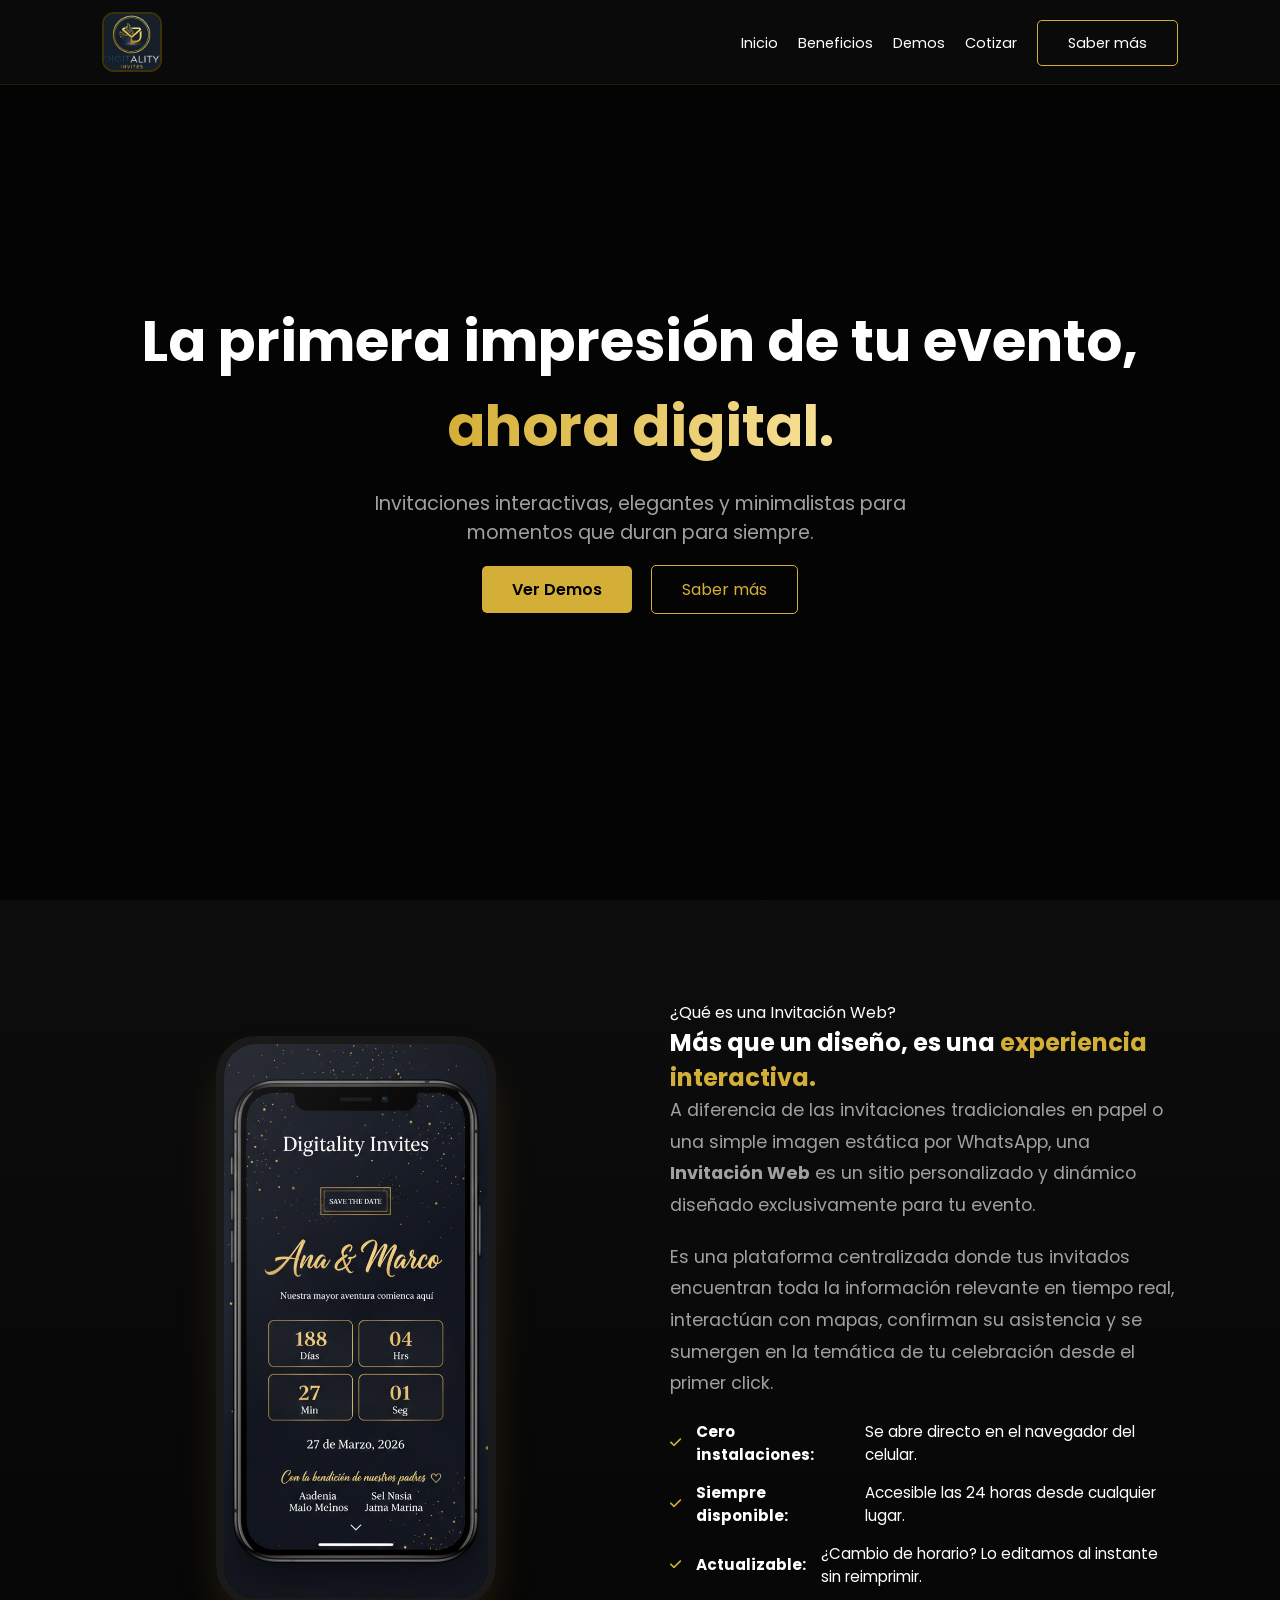
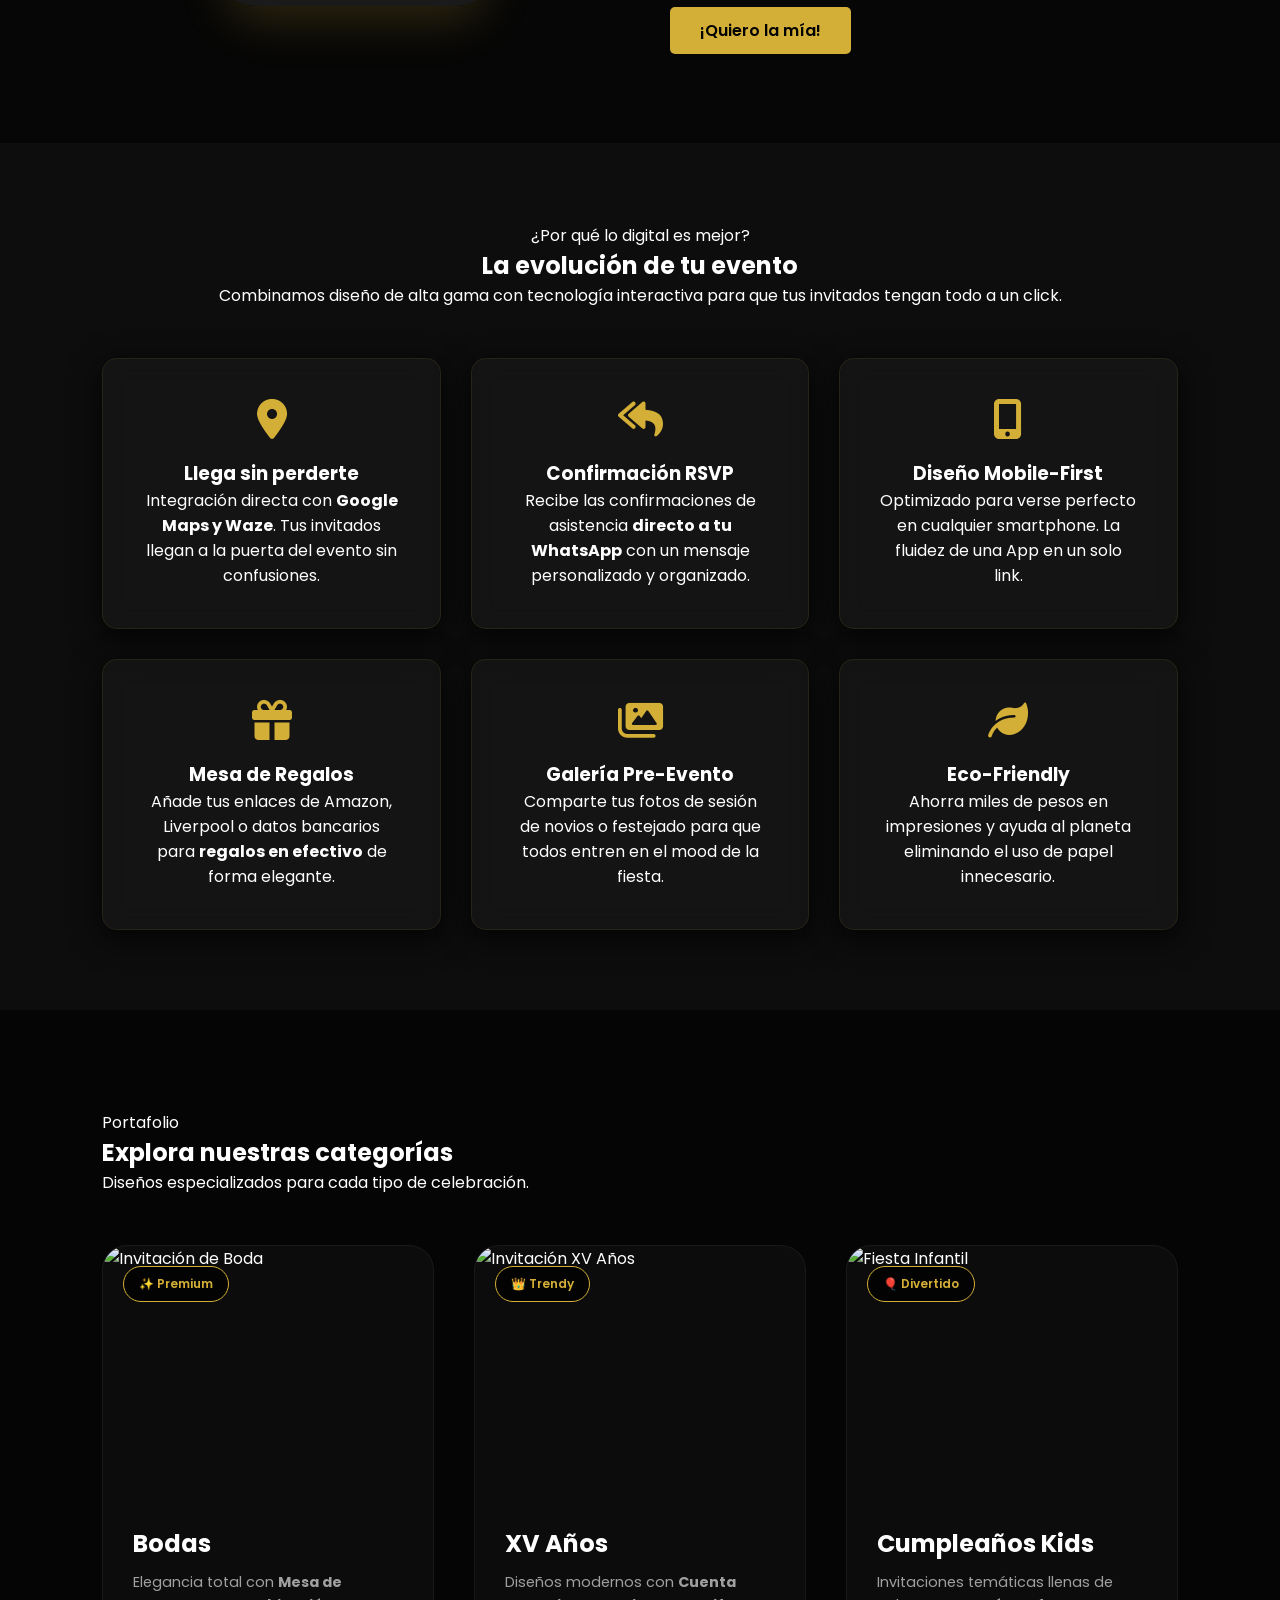
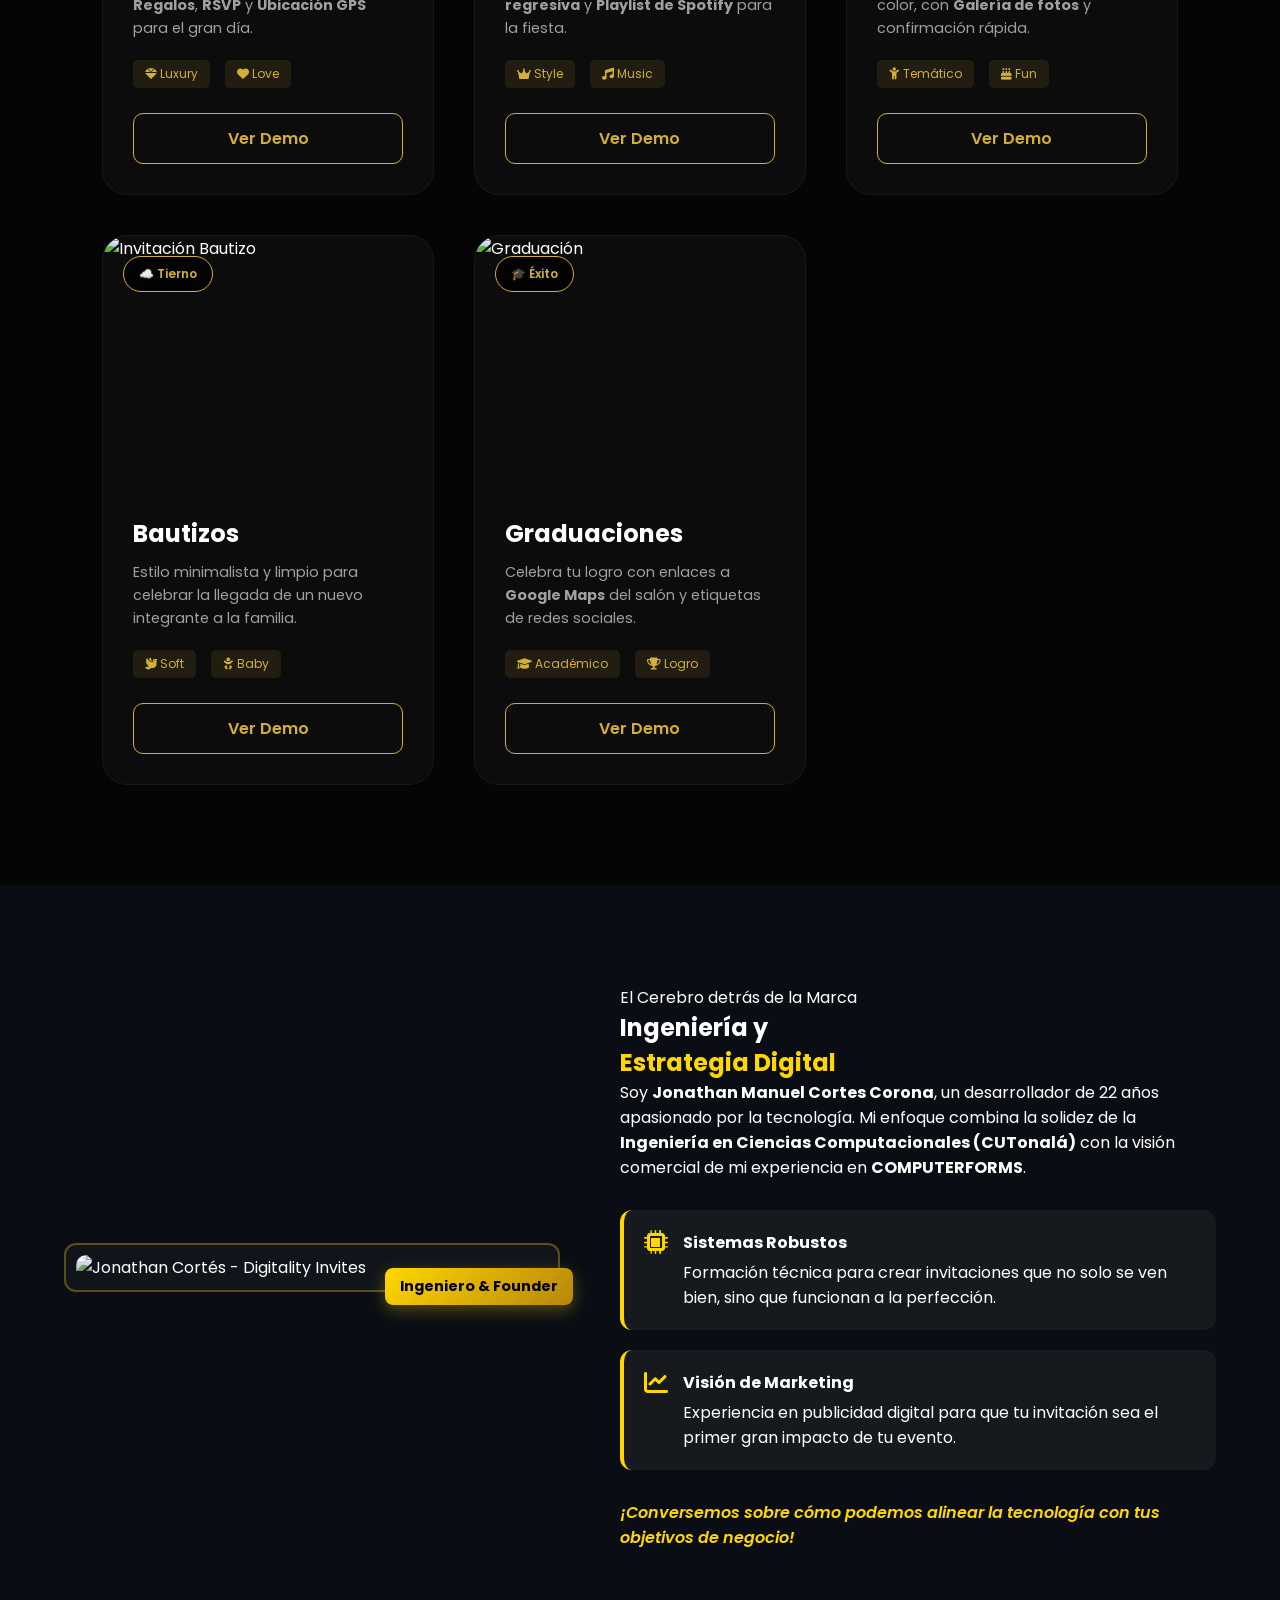
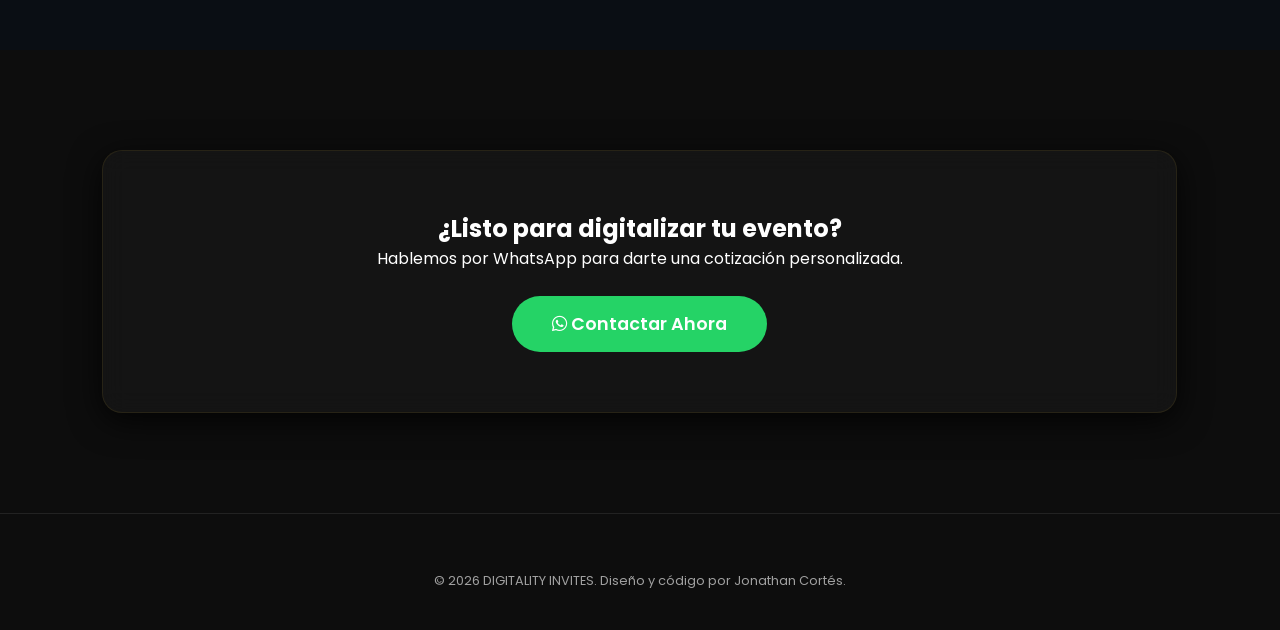
==== commit c6295c7c: "Add files via upload" ====
--- a/index.html
+++ b/index.html
@@ -8,7 +8,6 @@
     <link rel="stylesheet" href="style.css">
     <link rel="stylesheet" href="https://cdnjs.cloudflare.com/ajax/libs/font-awesome/6.0.0/css/all.min.css">
     <link href="https://unpkg.com/aos@2.3.1/dist/aos.css" rel="stylesheet">
-    <meta name="viewport" content="width=device-width, initial-scale=1.0, maximum-scale=1.0, user-scalable=no">
     <link href="https://fonts.googleapis.com/css2?family=Poppins:wght@300;400;600;700&display=swap" rel="stylesheet">
 </head>
 <body>
--- a/style.css
+++ b/style.css
@@ -15,8 +15,9 @@
 }
 
 body {
+    background-color: var(--bg-color);
+    color: var(--text-main);
     overflow-x: hidden;
-    width: 100%;
 }
 
 /* Navbar */
@@ -213,13 +214,9 @@
 
 /* Responsivo */
 @media (max-width: 768px) {
-    .nav-links {
-        display: none; /* Ocultamos los links de texto en móvil */
-    }
-    .navbar {
-        padding: 10px 5%;
-        justify-content: center; /* Centramos el logo en el cel */
-    }
+    .nav-links { display: none; }
+    .hero h1 { font-size: 2.2rem; }
+    .hero p { font-size: 1rem; }
 }
 
 /* Fondo de partículas */
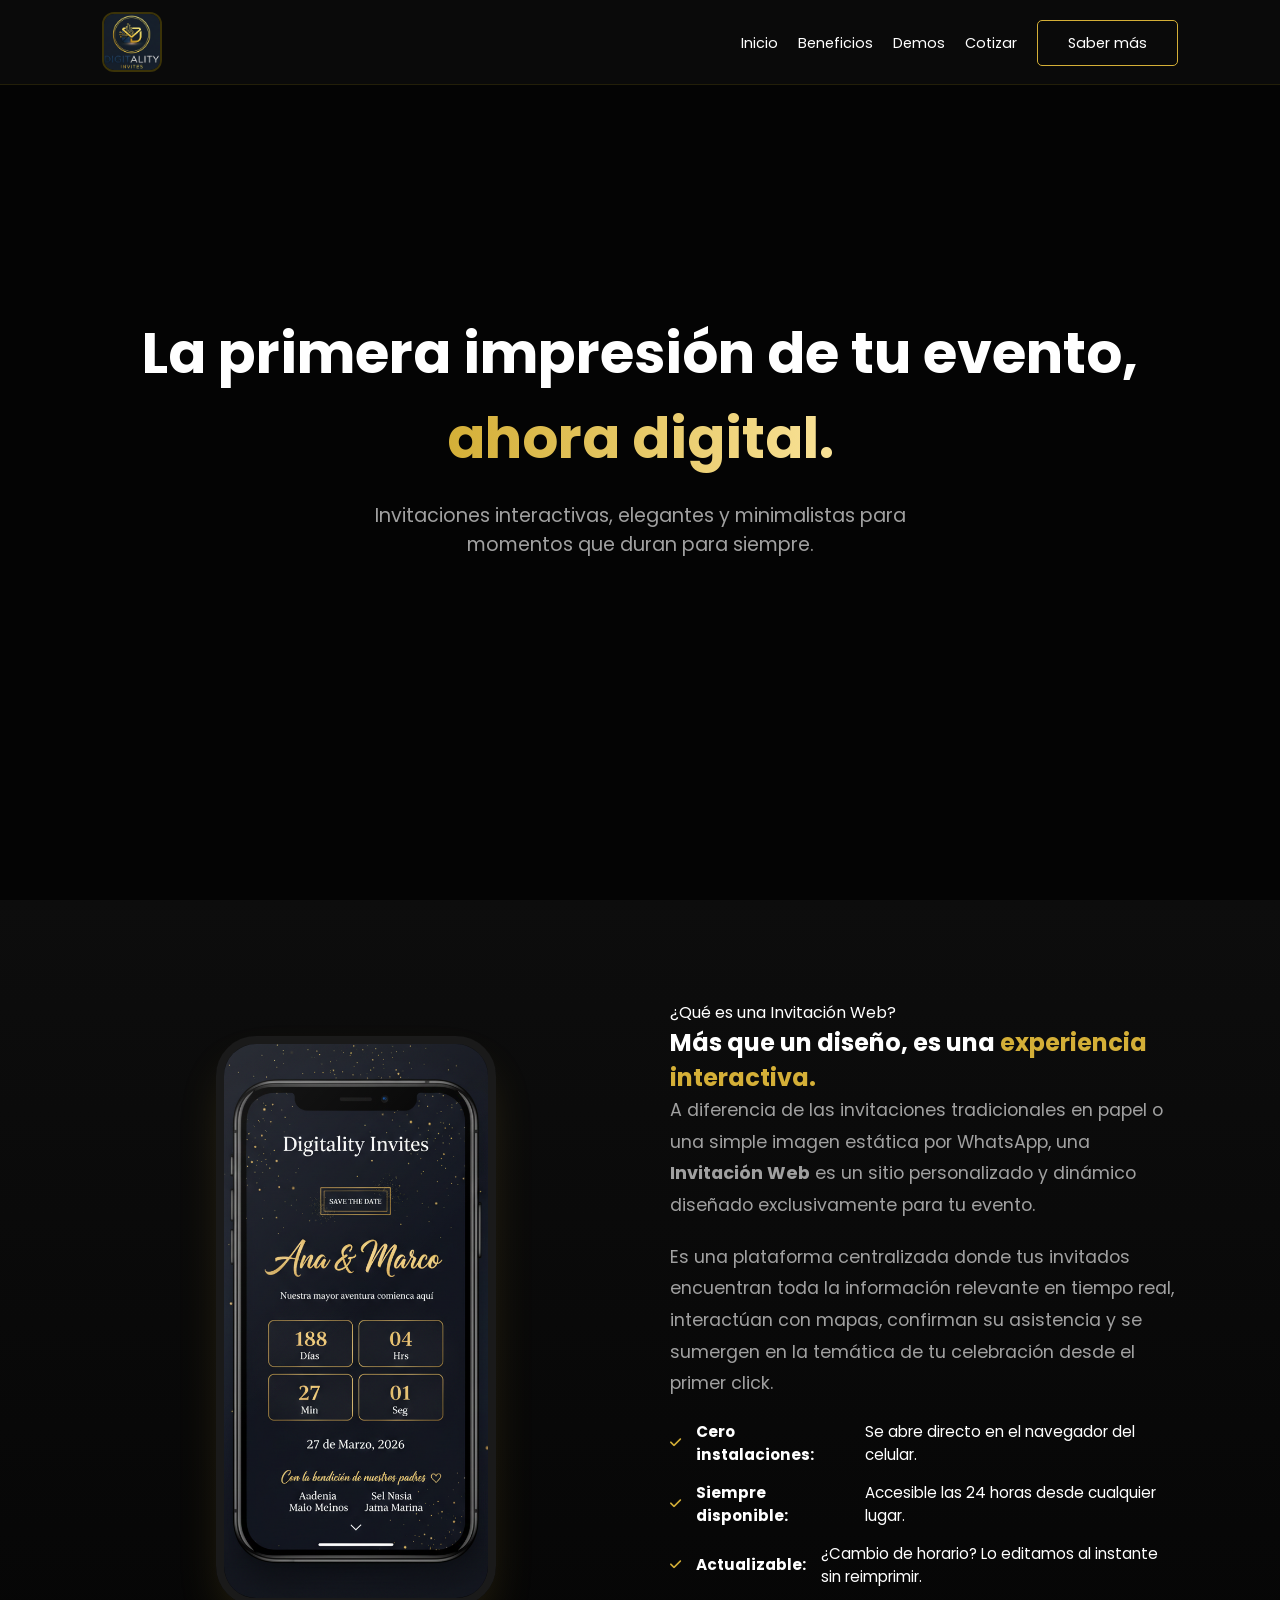
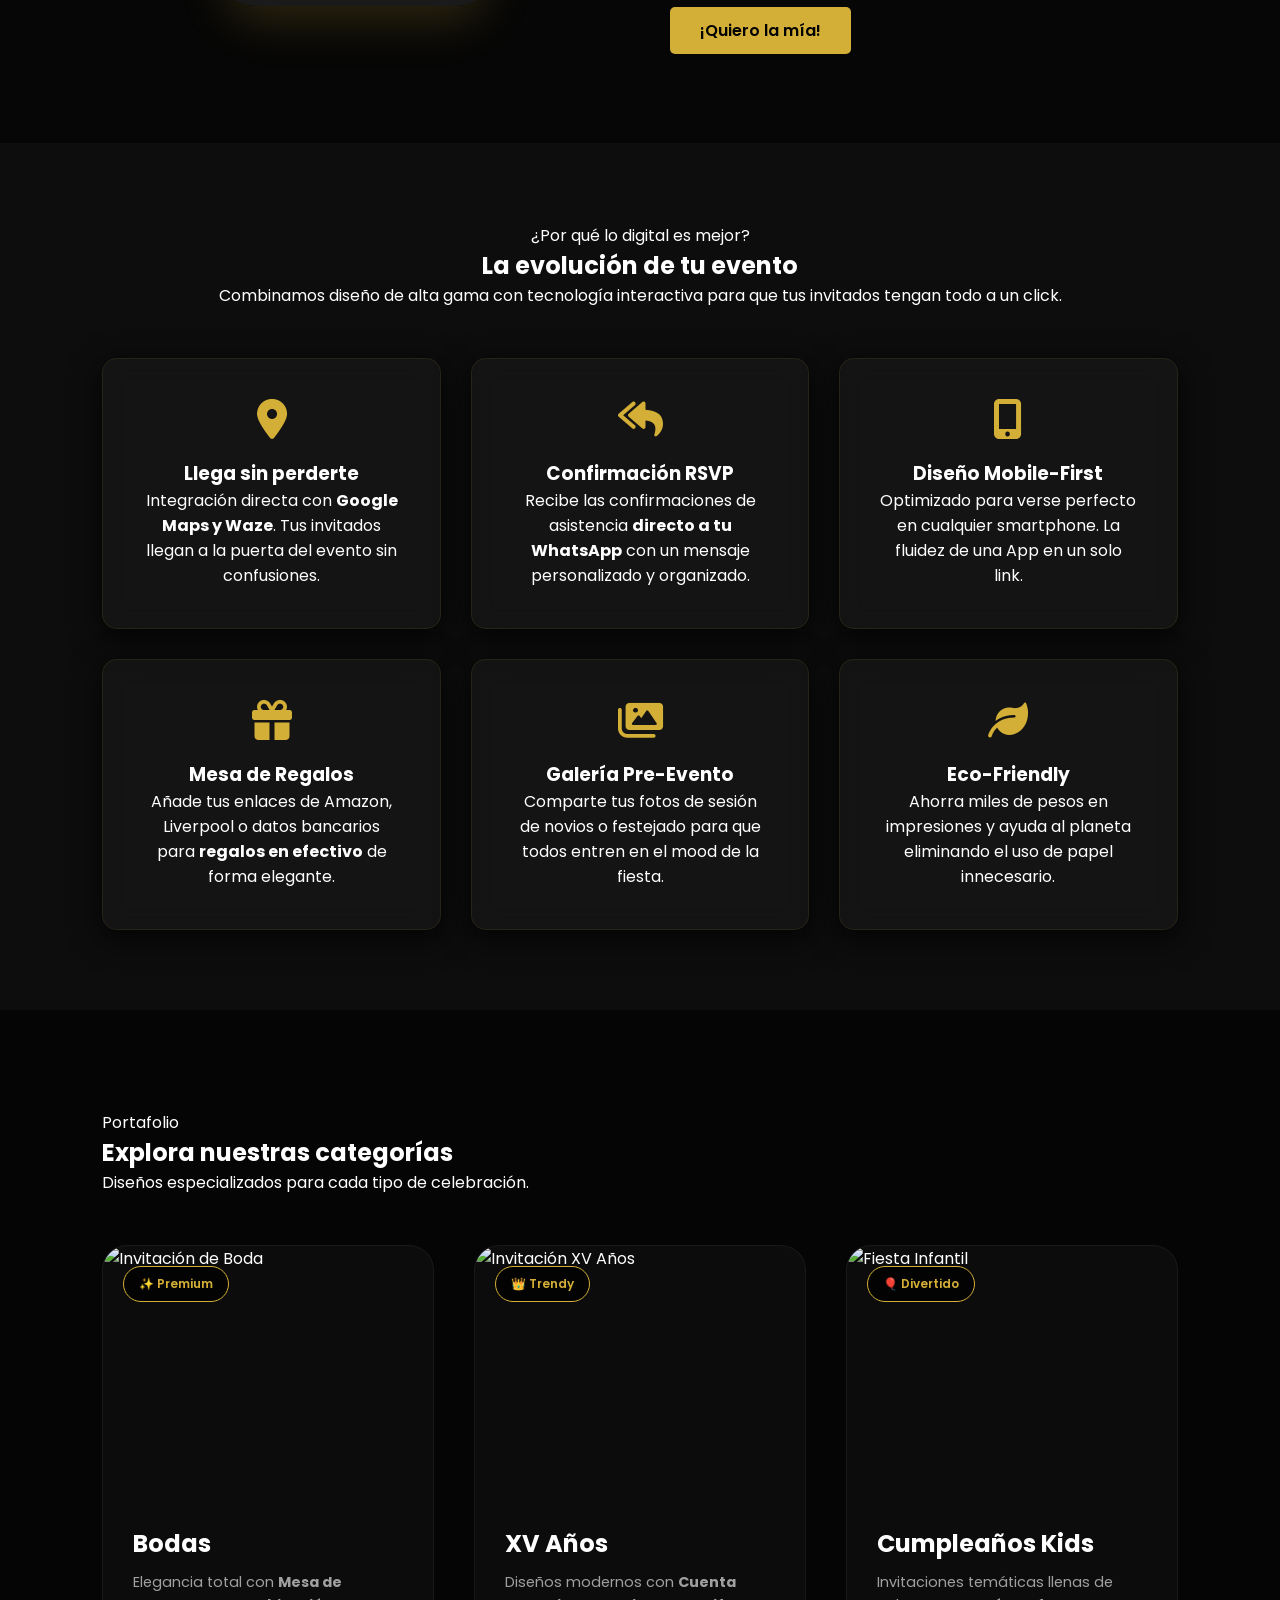
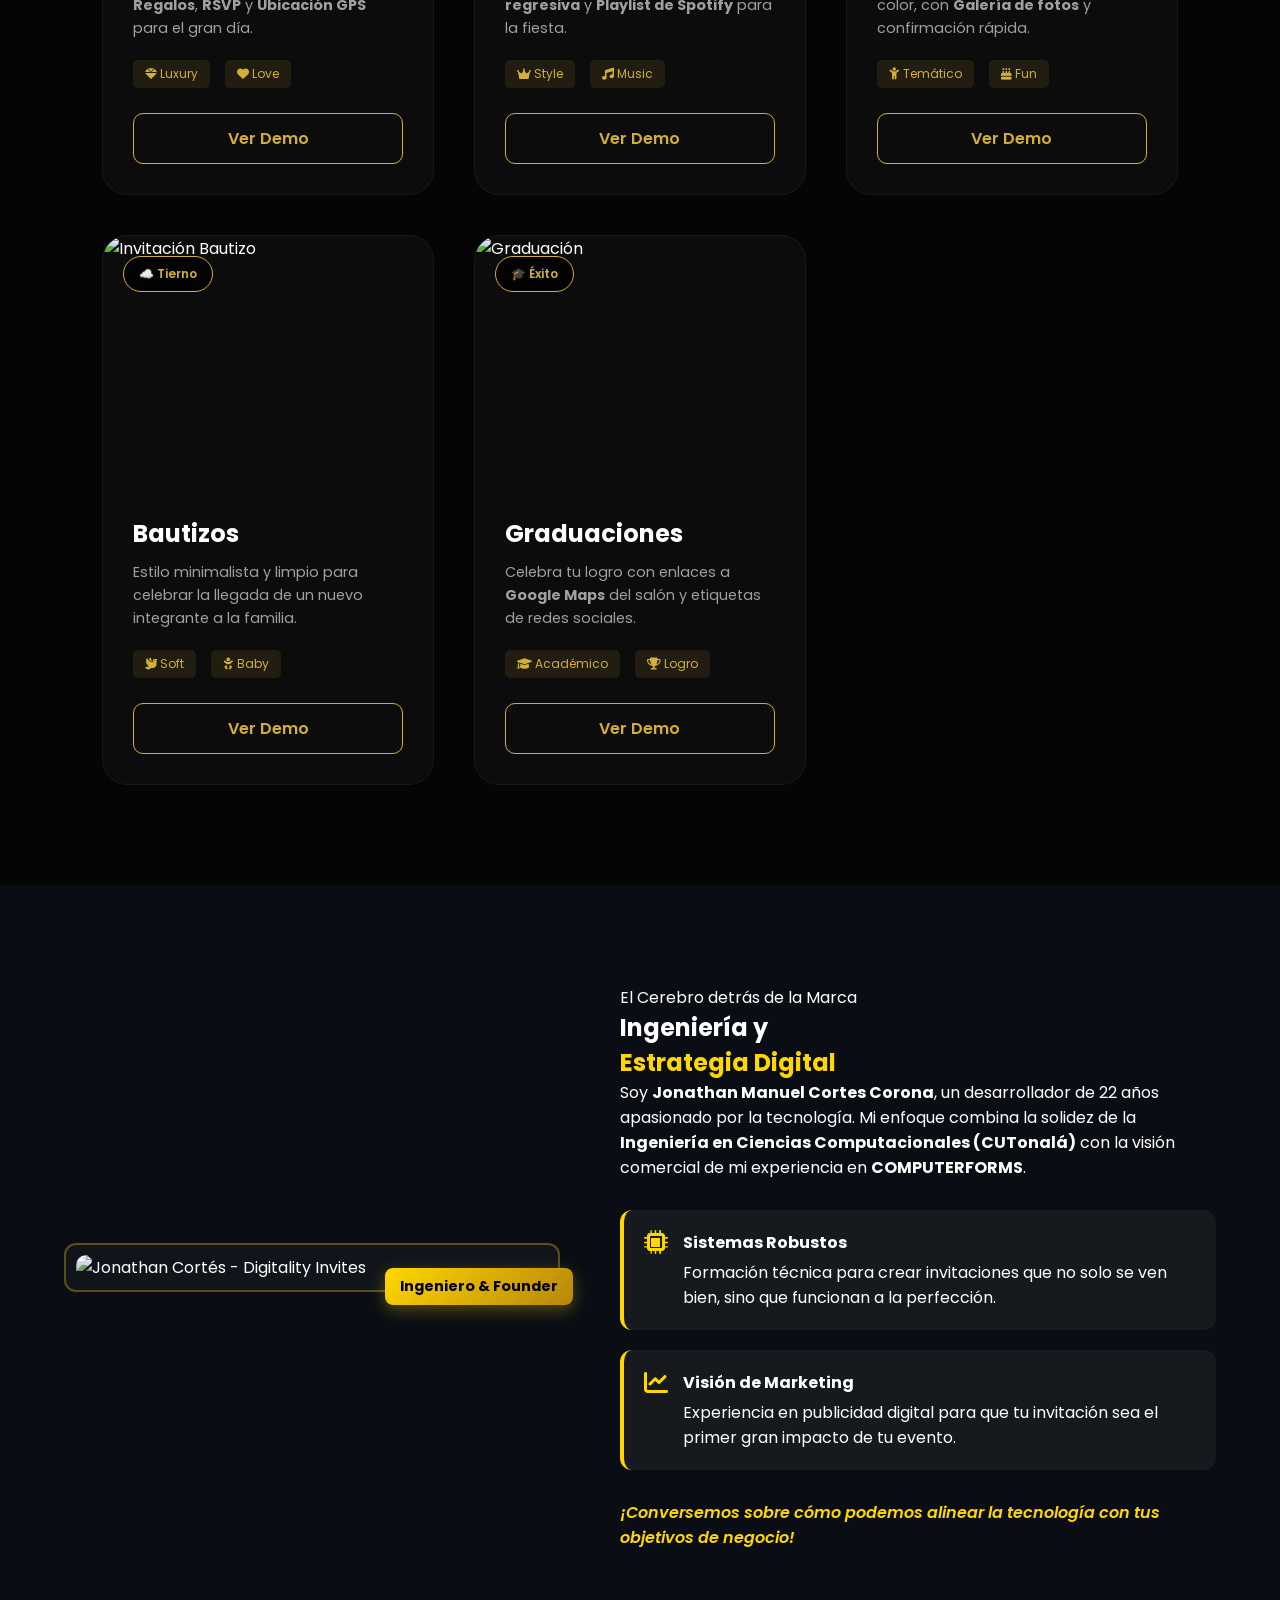
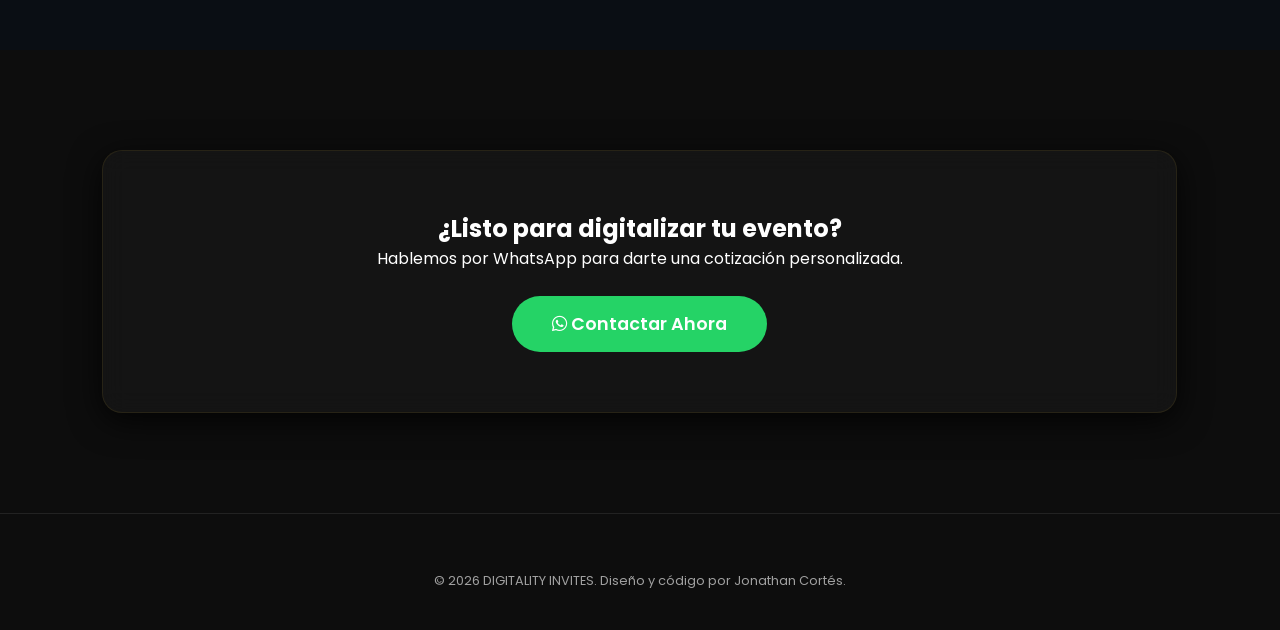
==== commit a21d1133: "Update index.html" ====
--- a/index.html
+++ b/index.html
@@ -31,10 +31,7 @@
         <div class="hero-content" data-aos="fade-up">
             <h1>La primera impresión de tu evento, <span>ahora digital.</span></h1>
             <p>Invitaciones interactivas, elegantes y minimalistas para momentos que duran para siempre.</p>
-            <div class="hero-btns">
-                <a href="#demos" class="btn-primary">Ver Demos</a>
-                <a href="#contacto" class="btn-secondary">Saber más</a>
-            </div>
+           
         </div>
     </section>
 
@@ -276,4 +273,4 @@
         });
     </script>
 </body>
-</html>+</html>
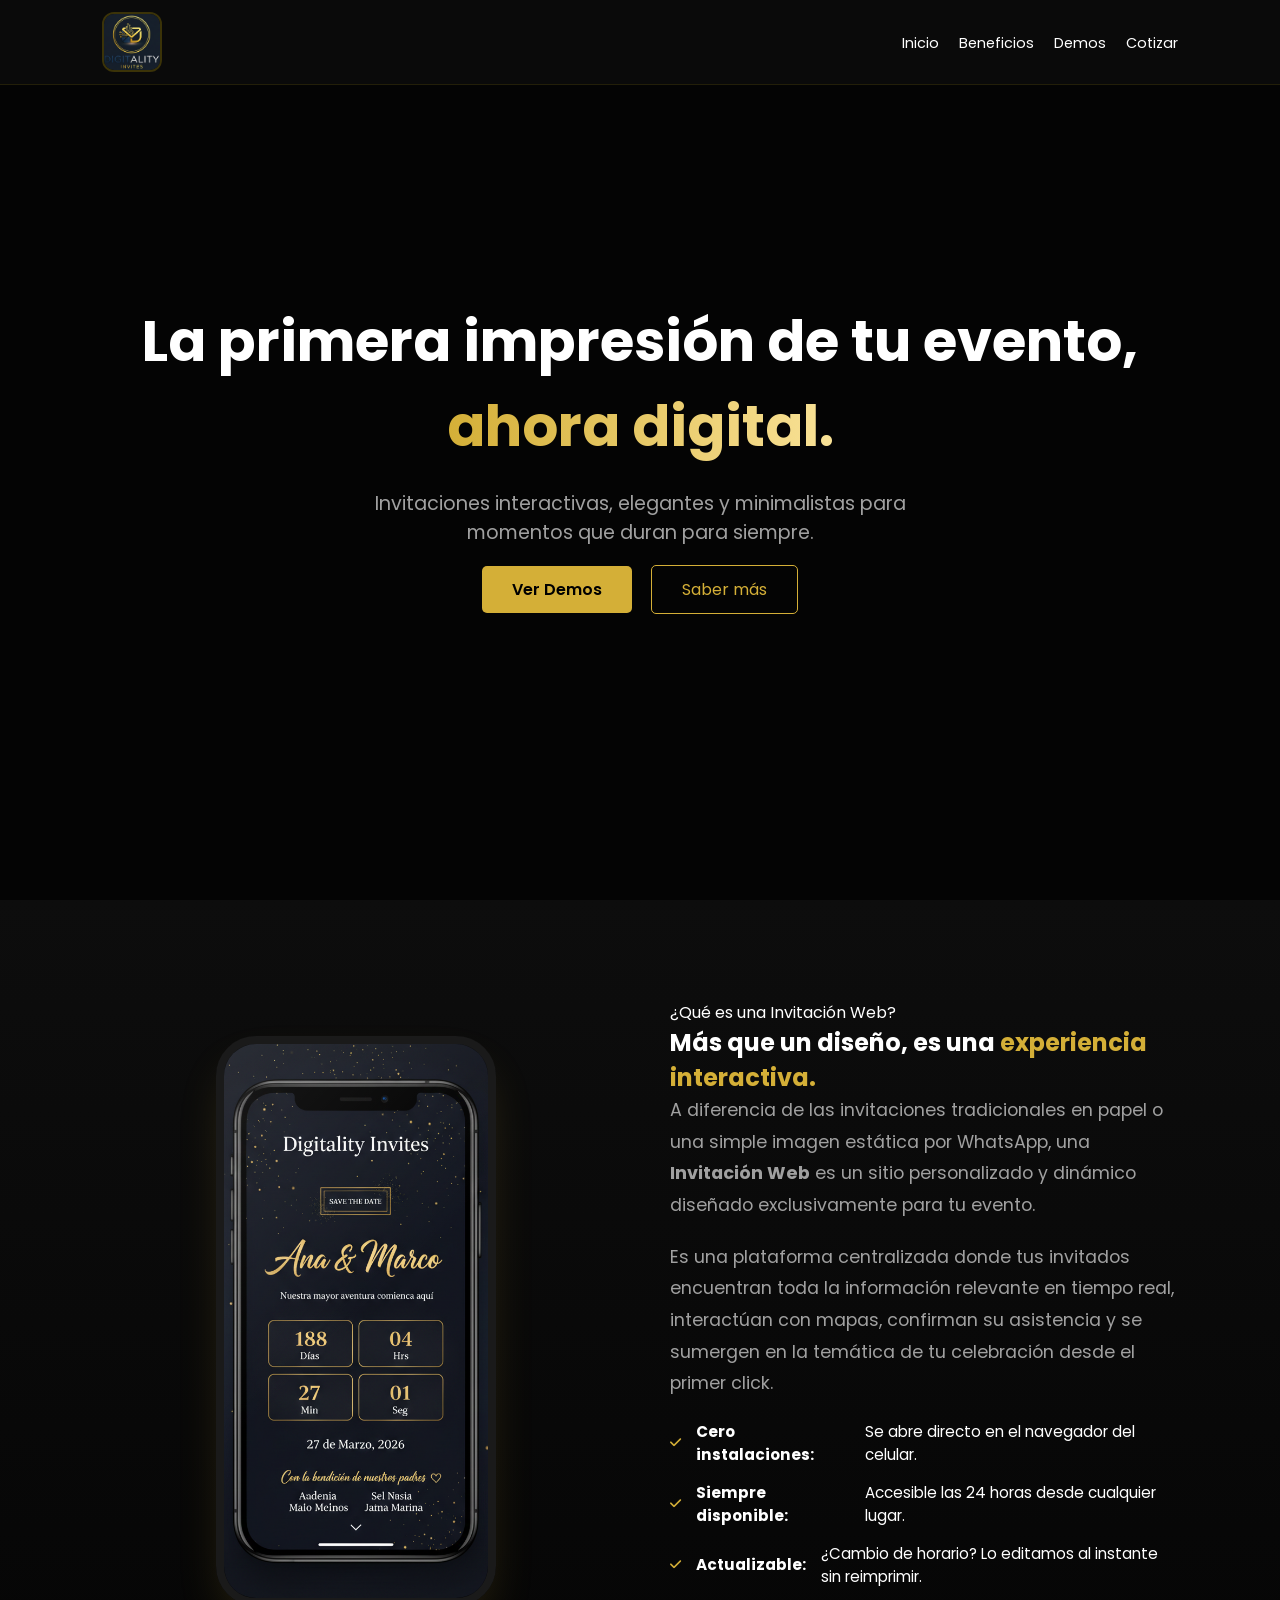
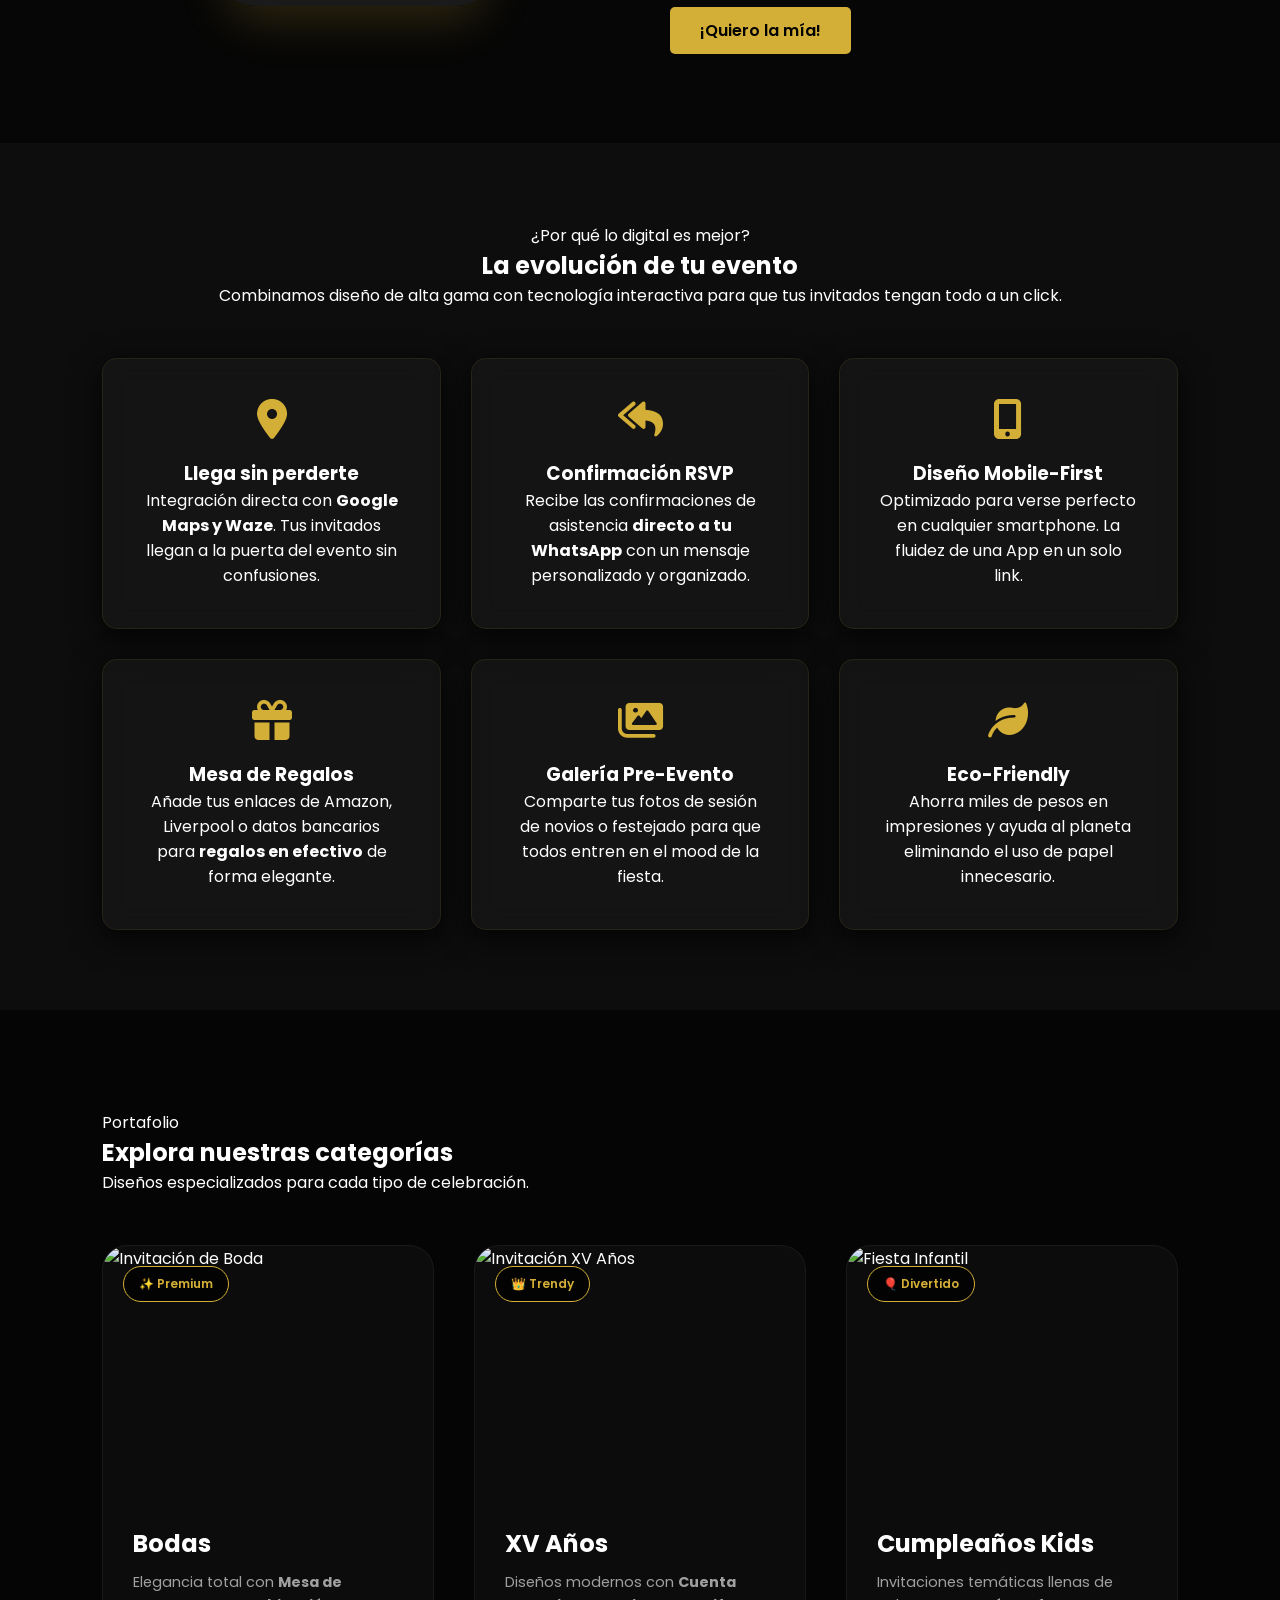
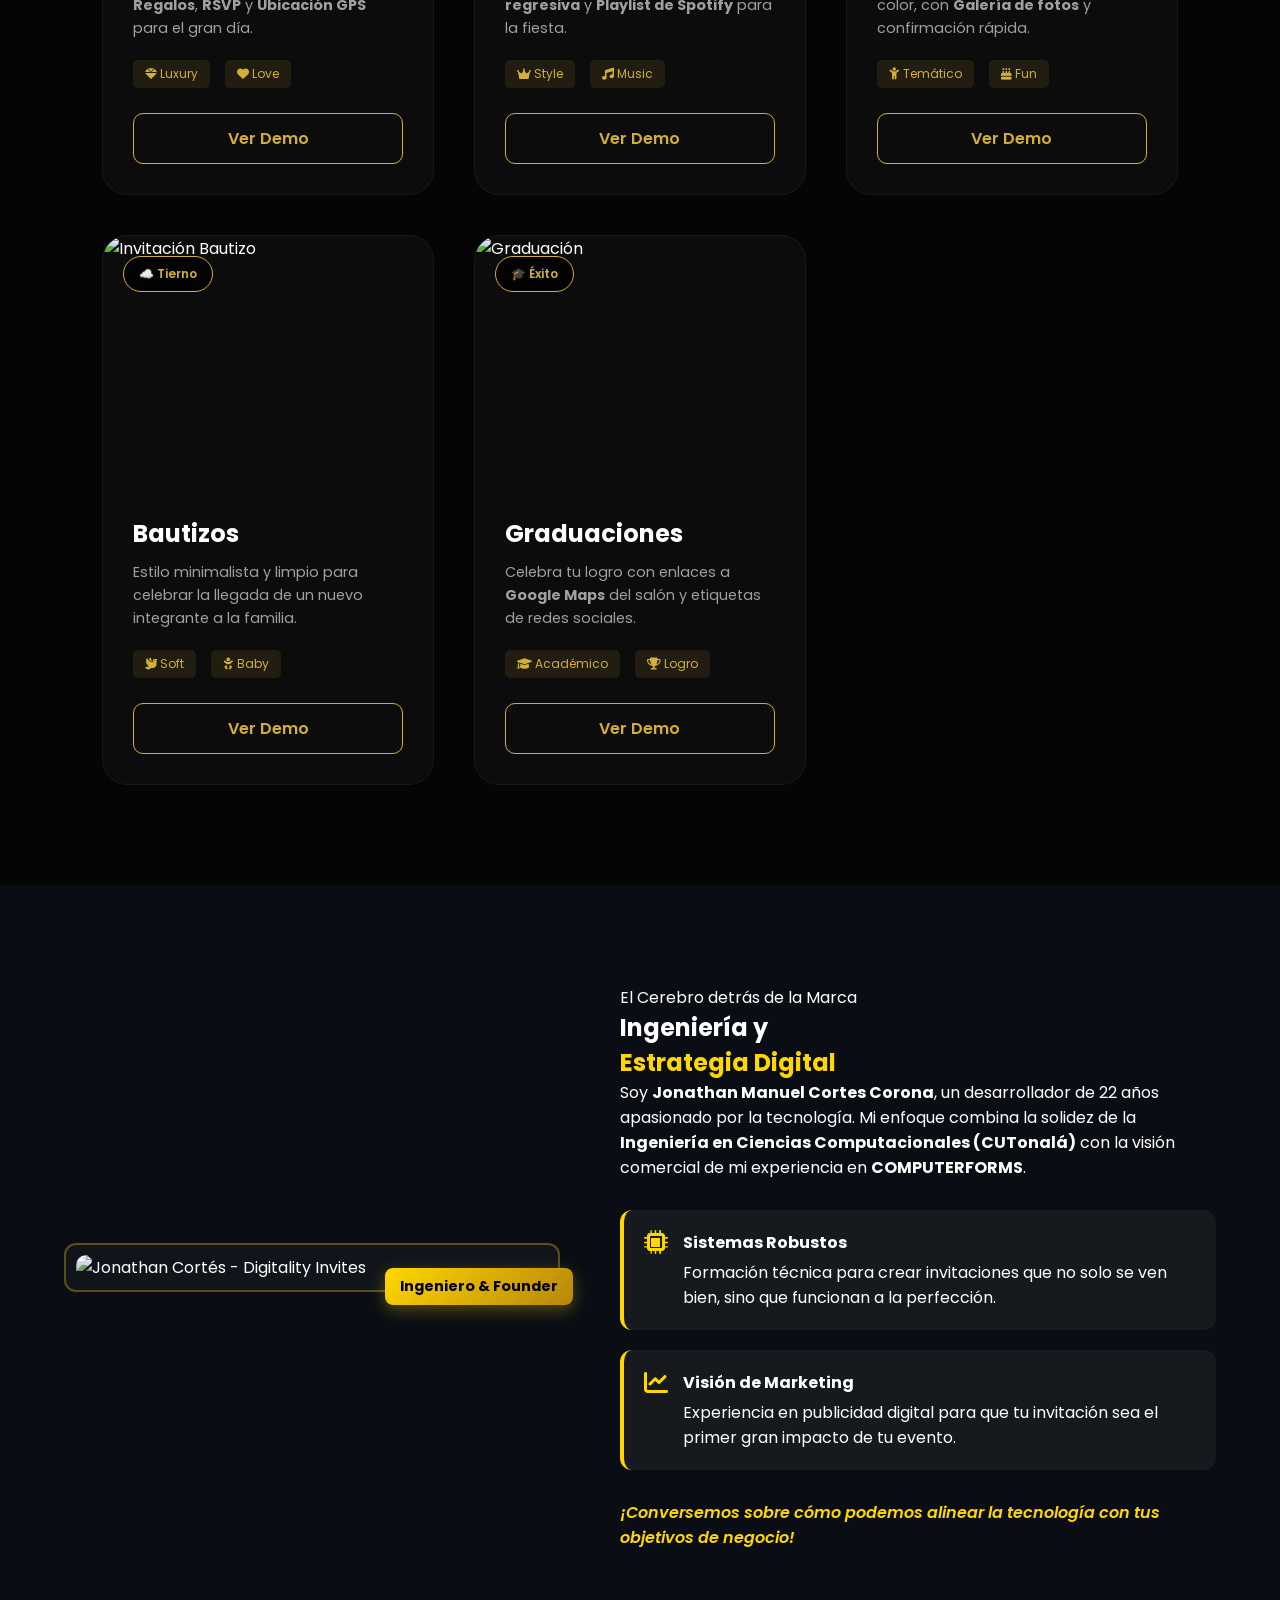
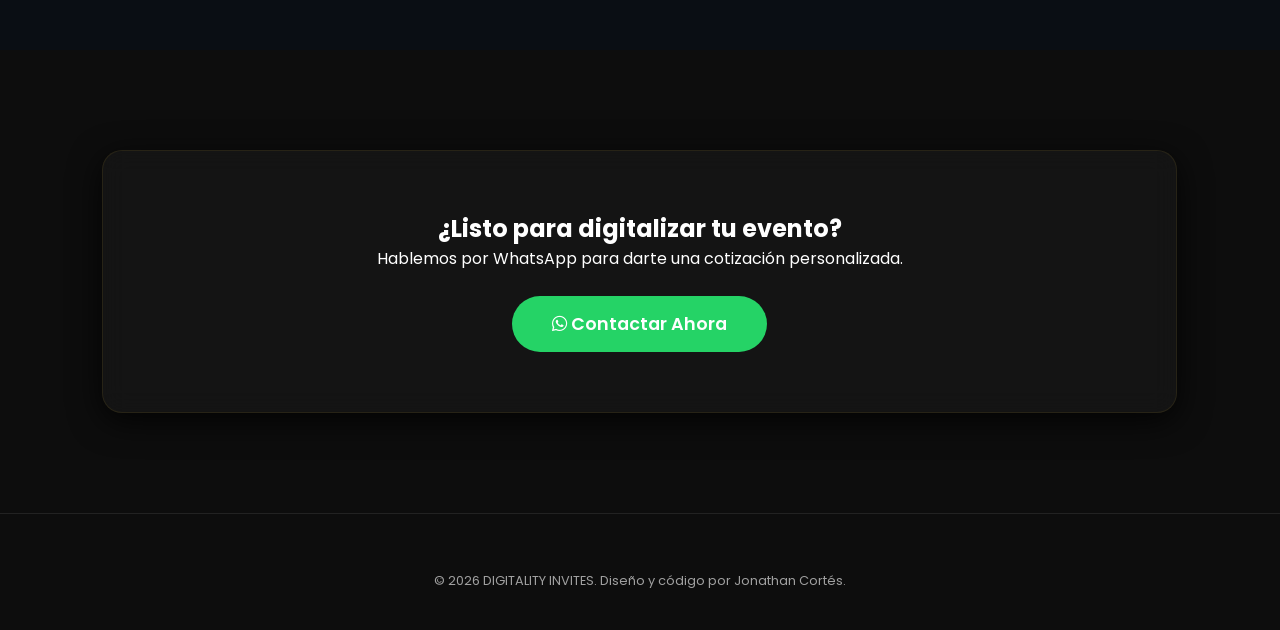
==== commit 3893ae22: "Add files via upload" ====
--- a/index.html
+++ b/index.html
@@ -15,23 +15,32 @@
     <div id="particles-js"></div>
 
     <nav class="navbar">
-        <a href="#inicio" class="logo-container">
-            <img src="img/logo.png" alt="Digitality Invites Logo" class="logo-img">
-        </a>
-        <ul class="nav-links">
-            <li><a href="#inicio">Inicio</a></li>
-            <li><a href="#beneficios">Beneficios</a></li>
-            <li><a href="#demos">Demos</a></li>
-            <li><a href="#contacto" class="btn-cta">Cotizar</a></li>
-            <li><a href="#concepto" class="btn-secondary">Saber más</a></li>
-        </ul>
-    </nav>
+    <a href="#inicio" class="logo-container">
+        <img src="img/logo.png" alt="Digitality Invites Logo" class="logo-img">
+    </a>
+    
+    <div class="menu-toggle" id="mobile-menu">
+        <span class="bar"></span>
+        <span class="bar"></span>
+        <span class="bar"></span>
+    </div>
+
+    <ul class="nav-links">
+        <li><a href="#inicio">Inicio</a></li>
+        <li><a href="#beneficios">Beneficios</a></li>
+        <li><a href="#demos">Demos</a></li>
+        <li><a href="#contacto" class="btn-cta">Cotizar</a></li>
+    </ul>
+</nav>
 
     <section id="inicio" class="hero">
         <div class="hero-content" data-aos="fade-up">
             <h1>La primera impresión de tu evento, <span>ahora digital.</span></h1>
             <p>Invitaciones interactivas, elegantes y minimalistas para momentos que duran para siempre.</p>
-           
+            <div class="hero-btns">
+                <a href="#demos" class="btn-primary">Ver Demos</a>
+                <a href="#contacto" class="btn-secondary">Saber más</a>
+            </div>
         </div>
     </section>
 
@@ -273,4 +282,4 @@
         });
     </script>
 </body>
-</html>
+</html>
--- a/style.css
+++ b/style.css
@@ -600,4 +600,55 @@
     .about-visual { order: 2; }
     .about-content { order: 1; text-align: center; }
     .exp-item { text-align: left; }
+}
+
+/* Estilos para el botón de hamburguesa */
+.menu-toggle {
+    display: none; /* Oculto en PC */
+    flex-direction: column;
+    cursor: pointer;
+    z-index: 1001;
+}
+
+.bar {
+    width: 25px;
+    height: 3px;
+    background-color: var(--accent-color);
+    margin: 4px 0;
+    transition: 0.4s;
+    border-radius: 3px;
+}
+
+/* Responsive: Vista Móvil */
+@media (max-width: 768px) {
+    .menu-toggle {
+        display: flex; /* Aparece en móviles */
+    }
+
+    .nav-links {
+        position: fixed;
+        right: -100%; /* Oculto a la derecha */
+        top: 0;
+        flex-direction: column;
+        background: rgba(13, 13, 13, 0.98);
+        width: 70%;
+        height: 100vh;
+        justify-content: center;
+        transition: 0.5s;
+        box-shadow: -10px 0 20px rgba(0,0,0,0.5);
+        backdrop-filter: blur(10px);
+    }
+
+    .nav-links.active {
+        right: 0; /* Desliza hacia adentro */
+    }
+
+    .nav-links li {
+        margin: 25px 0;
+    }
+
+    /* Animación del icono (X) al abrir */
+    .menu-toggle.is-active .bar:nth-child(2) { opacity: 0; }
+    .menu-toggle.is-active .bar:nth-child(1) { transform: translateY(11px) rotate(45deg); }
+    .menu-toggle.is-active .bar:nth-child(3) { transform: translateY(-11px) rotate(-45deg); }
 }
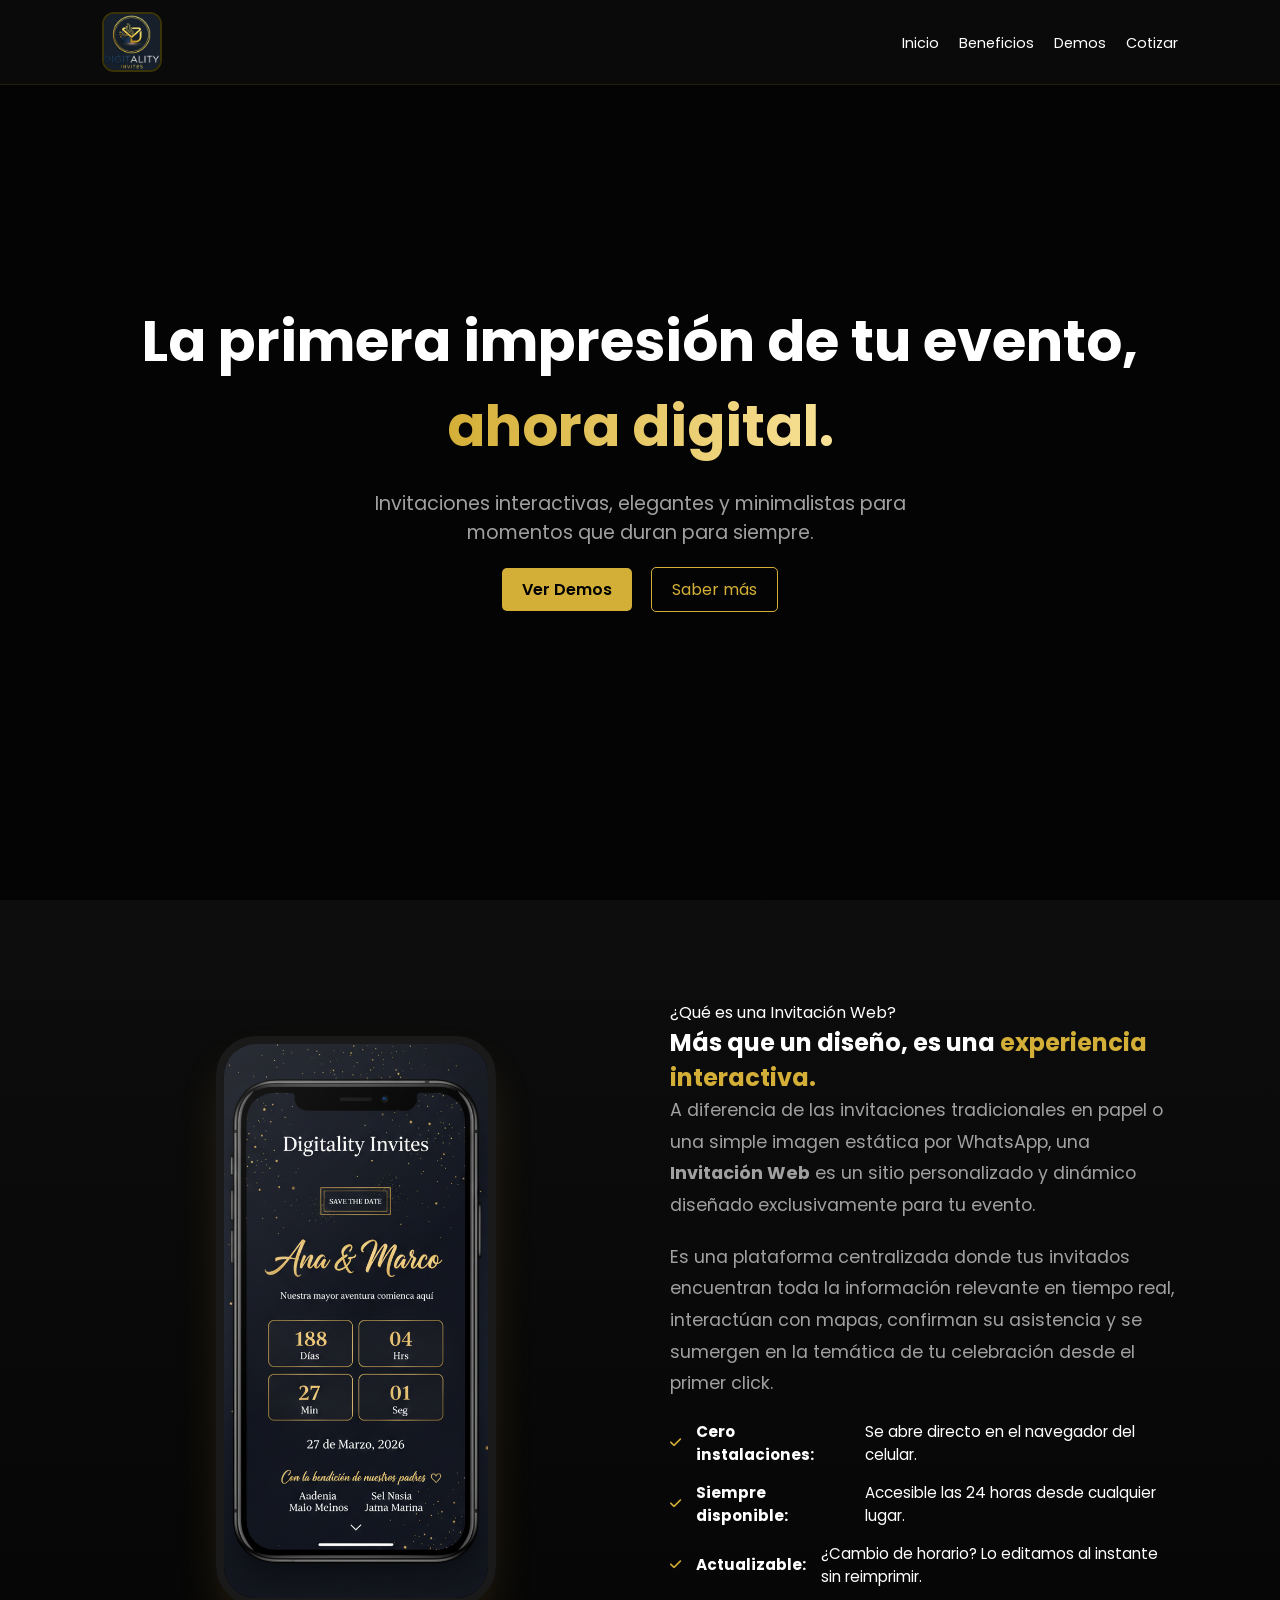
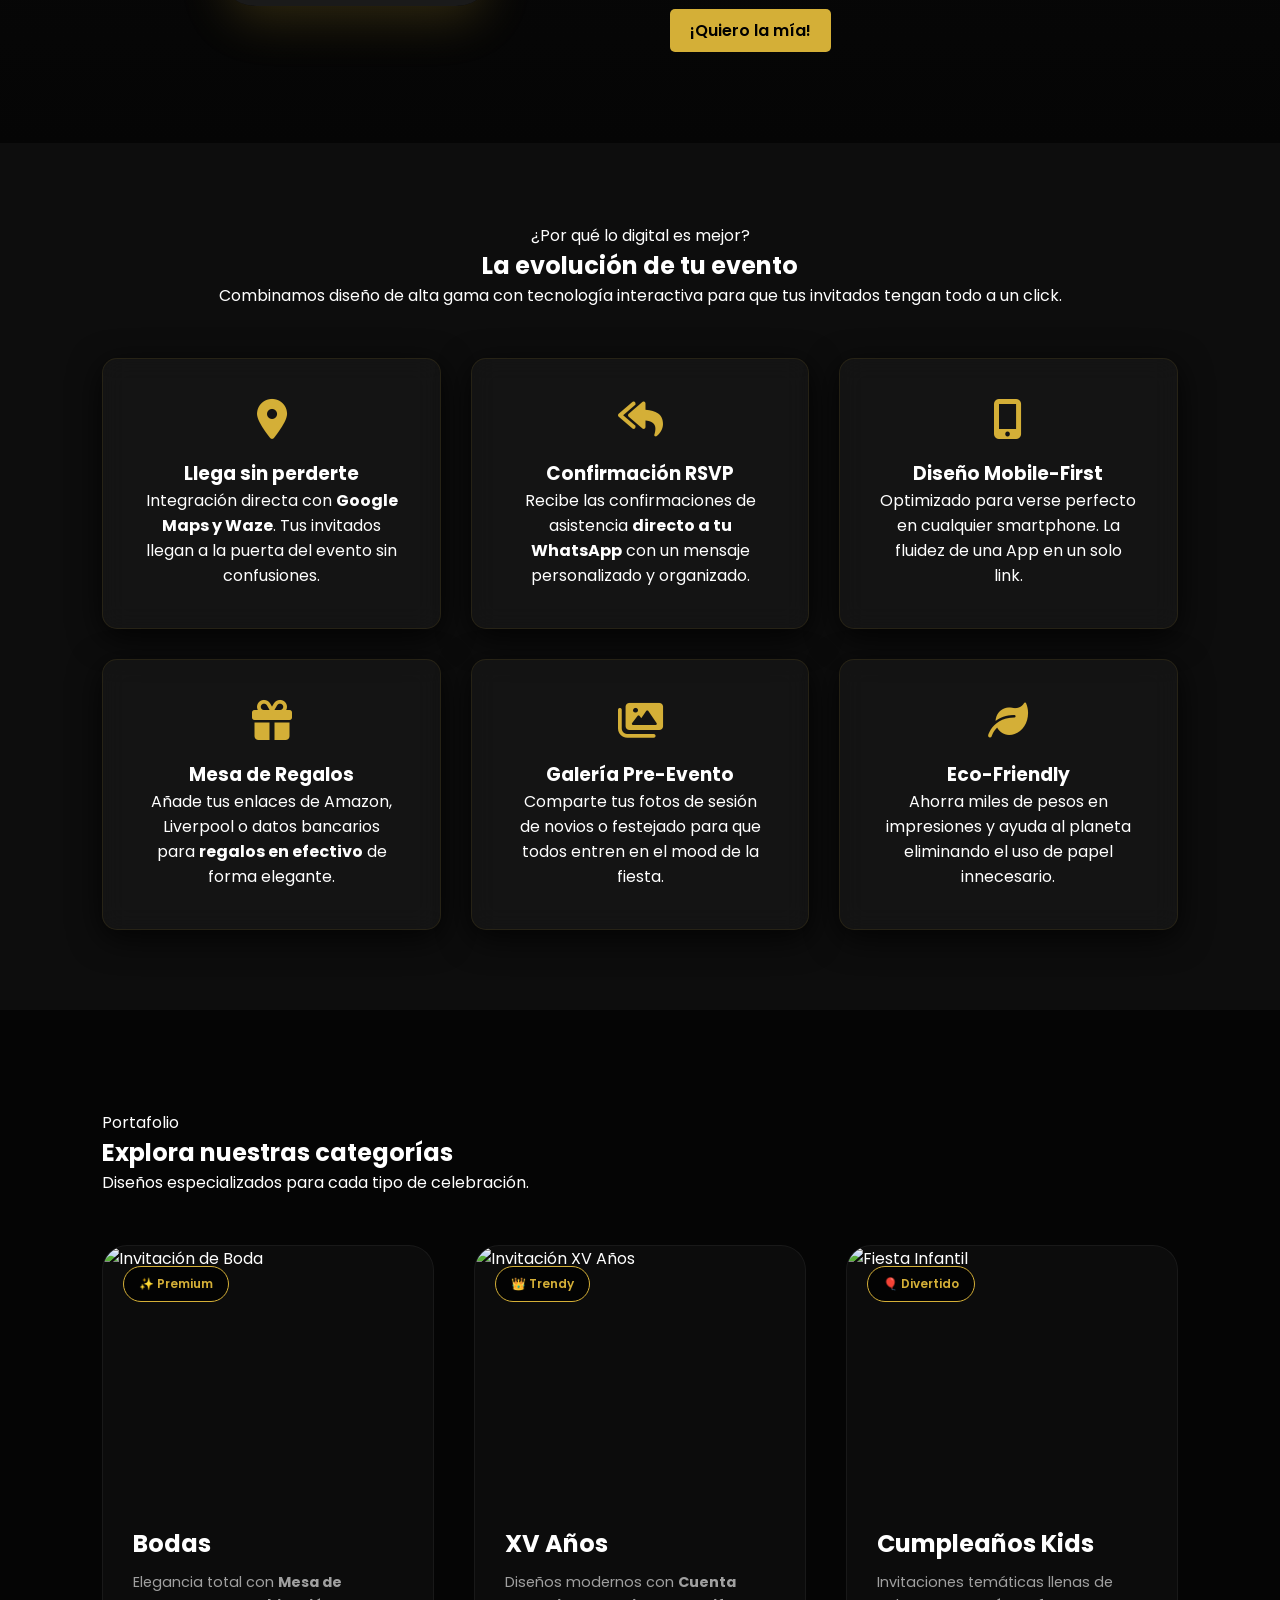
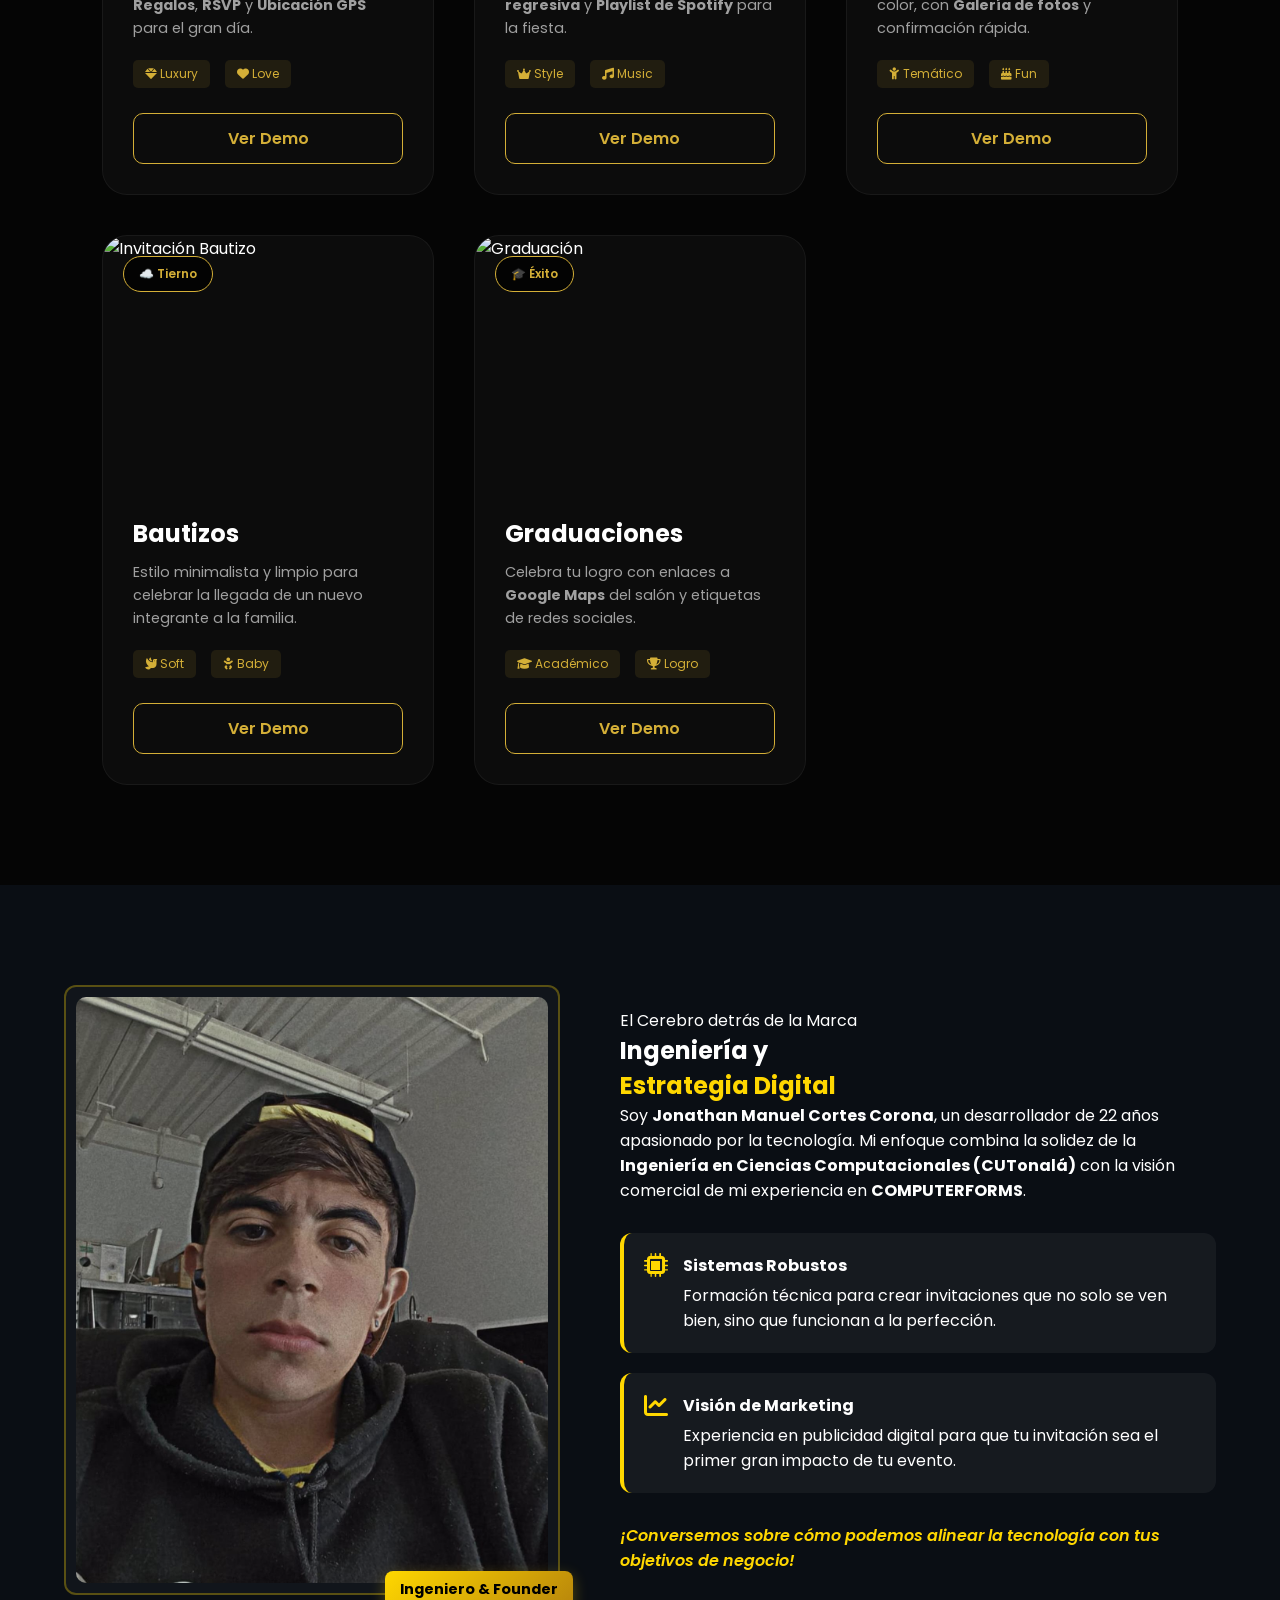
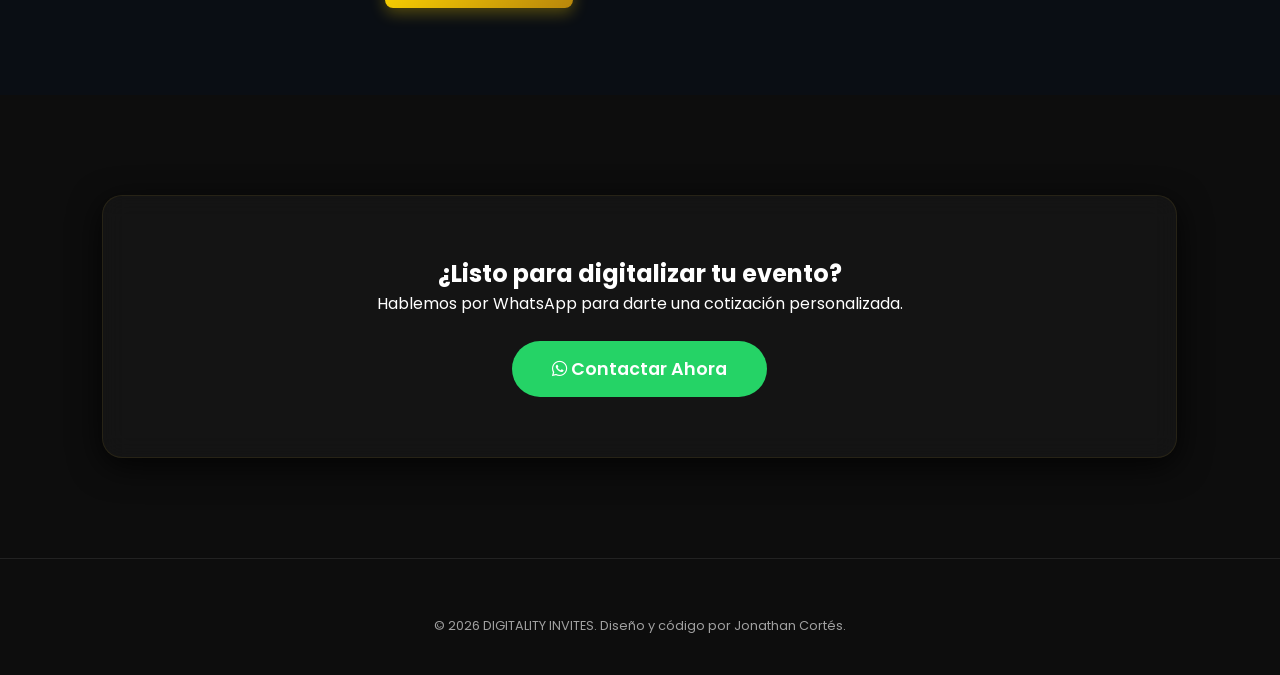
==== commit 6791c55c: "Update index.html" ====
--- a/index.html
+++ b/index.html
@@ -217,7 +217,7 @@
         <div class="about-grid">
             <div class="about-visual" data-aos="fade-right">
                 <div class="profile-card">
-                    <img src="tu-foto.jpg" alt="Jonathan Cortés - Digitality Invites">
+                    <img src="img/yo.jpeg" alt="Jonathan Cortés - Digitality Invites">
                     <div class="profile-badge">Ingeniero & Founder</div>
                 </div>
             </div>
@@ -282,4 +282,4 @@
         });
     </script>
 </body>
-</html>+</html>
--- a/style.css
+++ b/style.css
@@ -93,7 +93,7 @@
 .btn-primary {
     background: var(--accent-color);
     color: #000;
-    padding: 12px 30px;
+    padding: 10px 20px;
     text-decoration: none;
     border-radius: 5px;
     font-weight: 600;
@@ -103,7 +103,7 @@
 .btn-secondary {
     border: 1px solid var(--accent-color);
     color: var(--accent-color);
-    padding: 12px 30px;
+    padding: 10px 20px;
     text-decoration: none;
     border-radius: 5px;
 }
@@ -602,9 +602,9 @@
     .exp-item { text-align: left; }
 }
 
-/* Estilos para el botón de hamburguesa */
+/* Hamburguesa */
 .menu-toggle {
-    display: none; /* Oculto en PC */
+    display: none;
     flex-direction: column;
     cursor: pointer;
     z-index: 1001;
@@ -616,38 +616,32 @@
     background-color: var(--accent-color);
     margin: 4px 0;
     transition: 0.4s;
-    border-radius: 3px;
-}
-
-/* Responsive: Vista Móvil */
+}
+
 @media (max-width: 768px) {
-    .menu-toggle {
-        display: flex; /* Aparece en móviles */
-    }
+    .menu-toggle { display: flex; }
 
     .nav-links {
         position: fixed;
-        right: -100%; /* Oculto a la derecha */
+        right: -100%; /* Escondido */
         top: 0;
         flex-direction: column;
         background: rgba(13, 13, 13, 0.98);
-        width: 70%;
+        width: 100%; /* Ocupa todo el ancho en móvil */
         height: 100vh;
         justify-content: center;
-        transition: 0.5s;
-        box-shadow: -10px 0 20px rgba(0,0,0,0.5);
-        backdrop-filter: blur(10px);
+        align-items: center;
+        transition: 0.5s ease;
+        z-index: 1000;
     }
 
     .nav-links.active {
-        right: 0; /* Desliza hacia adentro */
+        right: 0; /* Se despliega */
     }
 
-    .nav-links li {
-        margin: 25px 0;
-    }
-
-    /* Animación del icono (X) al abrir */
+    .nav-links li { margin: 20px 0; }
+    
+    /* Animación X */
     .menu-toggle.is-active .bar:nth-child(2) { opacity: 0; }
     .menu-toggle.is-active .bar:nth-child(1) { transform: translateY(11px) rotate(45deg); }
     .menu-toggle.is-active .bar:nth-child(3) { transform: translateY(-11px) rotate(-45deg); }
